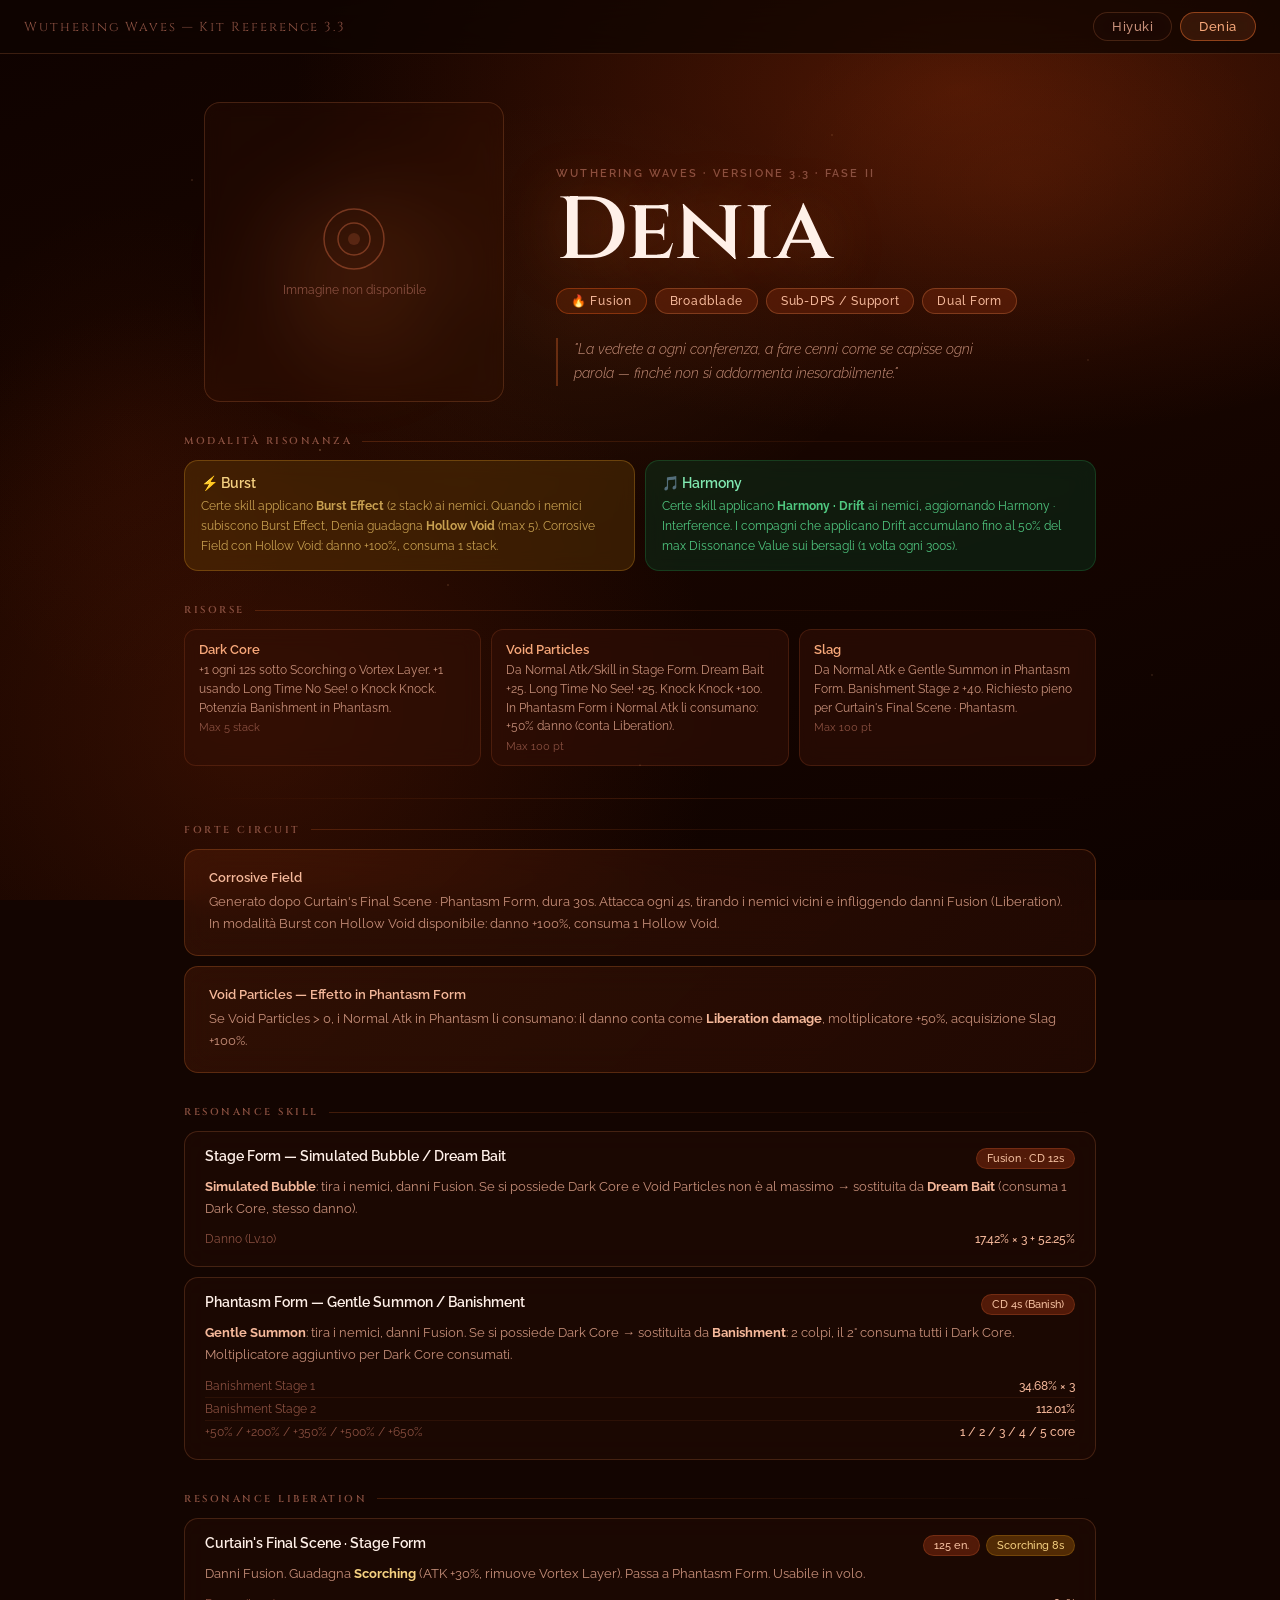
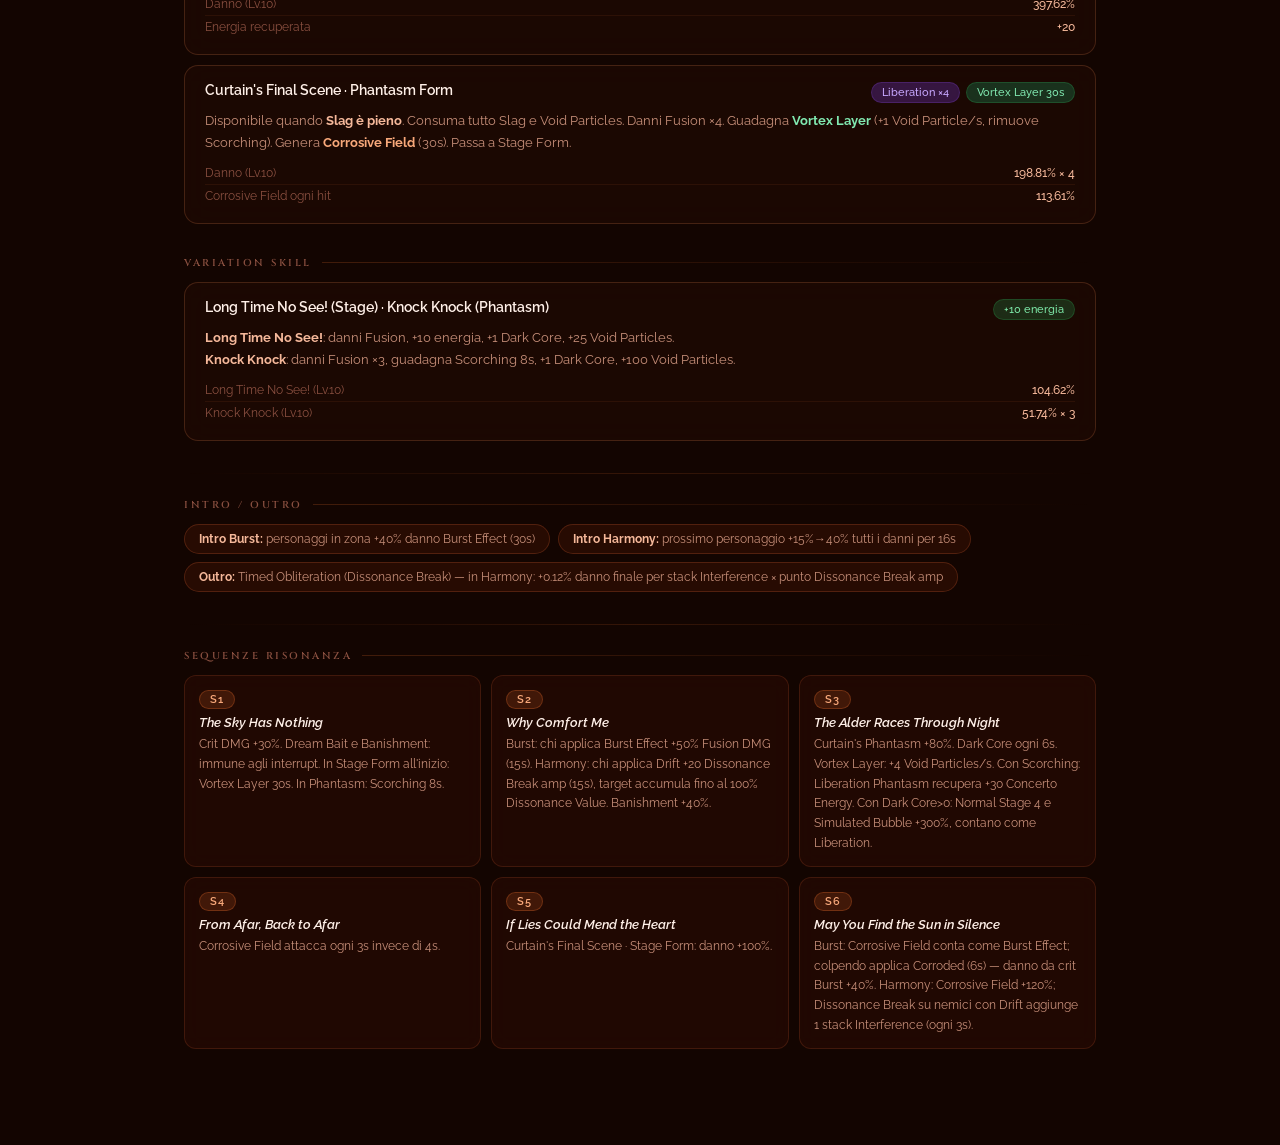
==== denia.html @ 33a3b7f0 "Add files via upload" ====
<!DOCTYPE html>
<html lang="it">
<head>
<meta charset="UTF-8">
<meta name="viewport" content="width=device-width, initial-scale=1.0">
<title>Denia — Wuthering Waves 3.3</title>
<link rel="preconnect" href="https://fonts.googleapis.com">
<link href="https://fonts.googleapis.com/css2?family=Cinzel:wght@400;600&family=Raleway:wght@300;400;500;600&display=swap" rel="stylesheet">
<style>
  *, *::before, *::after { box-sizing: border-box; margin: 0; padding: 0; }

  :root {
    --fus1: #f5b89a;
    --fus2: #e07048;
    --fus3: #b04428;
    --glass-bg: rgba(35, 12, 5, 0.55);
    --glass-border: rgba(240, 140, 80, 0.2);
    --glass-hover: rgba(70, 22, 8, 0.65);
    --text-primary: #fff0e8;
    --text-secondary: #c8907a;
    --text-muted: #8a5040;
    --accent: #f8a87a;
    --tag-lib: rgba(100, 50, 180, 0.35);
    --tag-lib-text: #c8a8ff;
    --tag-fus: rgba(180, 60, 20, 0.35);
    --tag-fus-text: #f5c0a0;
    --tag-burst: rgba(180, 110, 10, 0.35);
    --tag-burst-text: #f5d080;
    --tag-harmony: rgba(20, 130, 80, 0.35);
    --tag-harmony-text: #80e8b0;
  }

  html { scroll-behavior: smooth; }

  body {
    font-family: 'Raleway', sans-serif;
    background: #130501;
    color: var(--text-primary);
    min-height: 100vh;
    overflow-x: hidden;
  }

  /* ─── BACKGROUND ─── */
  .bg {
    position: fixed; inset: 0; z-index: 0;
    background:
      radial-gradient(ellipse 80% 60% at 75% 10%, rgba(160, 50, 10, 0.4) 0%, transparent 65%),
      radial-gradient(ellipse 60% 80% at 20% 80%, rgba(100, 30, 5, 0.4) 0%, transparent 60%),
      radial-gradient(ellipse 40% 40% at 45% 35%, rgba(255, 140, 50, 0.07) 0%, transparent 60%),
      linear-gradient(160deg, #0e0200 0%, #1a0600 40%, #0d0200 100%);
  }
  .bg::before {
    content: '';
    position: absolute; inset: 0;
    background-image:
      radial-gradient(1px 1px at 15% 20%, rgba(255,180,120,0.4) 0%, transparent 100%),
      radial-gradient(1px 1px at 65% 15%, rgba(255,180,120,0.35) 0%, transparent 100%),
      radial-gradient(1px 1px at 85% 40%, rgba(255,180,120,0.3) 0%, transparent 100%),
      radial-gradient(1px 1px at 35% 65%, rgba(255,180,120,0.4) 0%, transparent 100%),
      radial-gradient(1px 1px at 90% 75%, rgba(255,180,120,0.35) 0%, transparent 100%),
      radial-gradient(1.5px 1.5px at 50% 85%, rgba(255,200,140,0.5) 0%, transparent 100%),
      radial-gradient(1.5px 1.5px at 25% 50%, rgba(255,200,140,0.4) 0%, transparent 100%);
    animation: ember 9s ease-in-out infinite alternate;
  }
  @keyframes ember {
    0% { opacity: 0.5; }
    100% { opacity: 1; }
  }
  .bg::after {
    content: '';
    position: absolute; inset: 0;
    background:
      radial-gradient(ellipse 30% 30% at 80% 20%, rgba(255, 100, 30, 0.06) 0%, transparent 70%),
      radial-gradient(ellipse 20% 40% at 10% 50%, rgba(200, 60, 10, 0.05) 0%, transparent 70%);
  }

  /* ─── LAYOUT ─── */
  .wrap { position: relative; z-index: 1; max-width: 960px; margin: 0 auto; padding: 0 1.5rem 4rem; }

  /* ─── NAV ─── */
  .nav-bar {
    position: sticky; top: 0; z-index: 100;
    display: flex; align-items: center; justify-content: space-between;
    padding: 0.75rem 1.5rem;
    background: rgba(15, 4, 1, 0.75);
    backdrop-filter: blur(20px);
    border-bottom: 1px solid var(--glass-border);
  }
  .nav-logo {
    font-family: 'Cinzel', serif;
    font-size: 13px; color: var(--text-muted); letter-spacing: 0.15em;
  }
  .nav-switch { display: flex; gap: 8px; }
  .nav-btn {
    font-family: 'Raleway', sans-serif;
    font-size: 13px; font-weight: 500;
    padding: 6px 18px; border-radius: 99px;
    border: 1px solid var(--glass-border);
    background: var(--glass-bg);
    color: var(--text-secondary);
    cursor: pointer; text-decoration: none;
    transition: all 0.25s;
    backdrop-filter: blur(10px);
    letter-spacing: 0.04em;
  }
  .nav-btn:hover { background: var(--glass-hover); color: var(--text-primary); border-color: var(--accent); }
  .nav-btn.active {
    background: rgba(255, 120, 50, 0.15);
    color: var(--accent);
    border-color: rgba(255, 120, 50, 0.45);
  }

  /* ─── HERO ─── */
  .hero {
    display: grid;
    grid-template-columns: 340px 1fr;
    gap: 2rem; align-items: end;
    padding: 3rem 0 2rem; min-height: 380px;
  }
  .hero-img-wrap {
    position: relative; display: flex; justify-content: center; align-items: flex-end;
  }
  .hero-img-glow {
    position: absolute; bottom: 0; left: 50%; transform: translateX(-50%);
    width: 260px; height: 260px; border-radius: 50%;
    background: radial-gradient(ellipse, rgba(255, 120, 50, 0.2) 0%, transparent 70%);
    filter: blur(30px); pointer-events: none;
  }
  .hero-img {
    position: relative; z-index: 1;
    width: 320px; height: 320px;
    object-fit: contain; object-position: top center;
    filter: drop-shadow(0 0 30px rgba(255, 100, 30, 0.3));
    animation: float 7s ease-in-out infinite;
  }
  @keyframes float {
    0%, 100% { transform: translateY(0); }
    50% { transform: translateY(-12px); }
  }
  .hero-img-fallback {
    width: 300px; height: 300px;
    display: flex; flex-direction: column; align-items: center; justify-content: center;
    background: rgba(60, 20, 5, 0.25);
    border: 1px solid var(--glass-border); border-radius: 16px;
    backdrop-filter: blur(10px); gap: 12px;
  }
  .hero-img-fallback svg { opacity: 0.4; }
  .hero-img-fallback span { font-size: 12px; color: var(--text-muted); }
  .hero-info { padding-bottom: 1rem; }
  .hero-version { font-size: 11px; font-weight: 600; letter-spacing: 0.2em; text-transform: uppercase; color: var(--text-muted); margin-bottom: 0.5rem; }
  .hero-name {
    font-family: 'Cinzel', serif;
    font-size: clamp(3rem, 7vw, 5.5rem);
    font-weight: 600; line-height: 1;
    color: var(--text-primary);
    text-shadow: 0 0 60px rgba(255, 120, 50, 0.35), 0 0 120px rgba(255, 80, 20, 0.12);
    margin-bottom: 0.75rem;
  }
  .hero-tags { display: flex; gap: 8px; flex-wrap: wrap; margin-bottom: 1.5rem; }
  .hero-tag {
    font-size: 12px; font-weight: 500; letter-spacing: 0.06em;
    padding: 5px 14px; border-radius: 99px;
    border: 1px solid rgba(240, 140, 80, 0.3);
    background: rgba(180, 60, 20, 0.25);
    color: var(--fus1); backdrop-filter: blur(8px);
  }
  .hero-tag.element { background: rgba(255, 100, 30, 0.12); border-color: rgba(255, 100, 30, 0.35); }
  .hero-quote {
    font-size: 14px; font-weight: 300; font-style: italic;
    color: var(--text-secondary); line-height: 1.7;
    max-width: 440px;
    border-left: 2px solid rgba(255, 120, 50, 0.3);
    padding-left: 1rem;
  }

  /* ─── SECTION ─── */
  .section { margin-bottom: 2rem; }
  .section-label {
    font-family: 'Cinzel', serif;
    font-size: 10px; font-weight: 600; letter-spacing: 0.25em;
    text-transform: uppercase; color: var(--text-muted);
    margin-bottom: 0.75rem;
    display: flex; align-items: center; gap: 10px;
  }
  .section-label::after {
    content: ''; flex: 1; height: 1px;
    background: linear-gradient(to right, rgba(255, 120, 50, 0.2), transparent);
  }

  /* ─── GLASS CARD ─── */
  .glass {
    background: var(--glass-bg);
    border: 1px solid var(--glass-border);
    border-radius: 14px; backdrop-filter: blur(14px);
    padding: 1rem 1.25rem; margin-bottom: 10px;
    transition: border-color 0.2s, background 0.2s;
  }
  .glass:hover { border-color: rgba(255, 140, 60, 0.35); background: var(--glass-hover); }

  .card-head { display: flex; justify-content: space-between; align-items: flex-start; gap: 10px; margin-bottom: 7px; }
  .card-title { font-size: 14px; font-weight: 600; color: var(--text-primary); }
  .card-body { font-size: 13px; color: var(--text-secondary); line-height: 1.7; }

  /* ─── TAGS ─── */
  .tags { display: flex; gap: 6px; flex-wrap: wrap; }
  .tag { font-size: 11px; font-weight: 500; padding: 3px 10px; border-radius: 99px; white-space: nowrap; flex-shrink: 0; backdrop-filter: blur(6px); }
  .tag-f { background: var(--tag-fus); color: var(--tag-fus-text); border: 1px solid rgba(255,120,60,0.2); }
  .tag-l { background: var(--tag-lib); color: var(--tag-lib-text); border: 1px solid rgba(150,80,255,0.2); }
  .tag-b { background: var(--tag-burst); color: var(--tag-burst-text); border: 1px solid rgba(255,180,30,0.2); }
  .tag-h { background: var(--tag-harmony); color: var(--tag-harmony-text); border: 1px solid rgba(50,200,100,0.2); }
  .tag-g { background: rgba(30,150,80,0.25); color: #7de8a8; border: 1px solid rgba(50,200,100,0.2); }

  /* ─── VALUES TABLE ─── */
  .vtable { width: 100%; border-collapse: collapse; font-size: 12px; margin-top: 8px; }
  .vtable td { padding: 4px 0; color: var(--text-muted); border-bottom: 1px solid rgba(255,120,60,0.08); }
  .vtable td:last-child { text-align: right; color: var(--fus1); font-variant-numeric: tabular-nums; font-weight: 500; }
  .vtable tr:last-child td { border-bottom: none; }

  /* ─── RESOURCES ─── */
  .res-grid { display: grid; grid-template-columns: repeat(auto-fit, minmax(200px, 1fr)); gap: 10px; }
  .res-card {
    background: rgba(50, 15, 5, 0.6);
    border: 1px solid rgba(255, 120, 60, 0.15);
    border-radius: 12px; padding: 12px 14px; backdrop-filter: blur(10px);
  }
  .res-name { font-size: 13px; font-weight: 600; color: var(--accent); margin-bottom: 4px; }
  .res-desc { font-size: 12px; color: var(--text-secondary); line-height: 1.55; }
  .res-max { font-size: 11px; color: var(--text-muted); margin-top: 4px; }

  /* ─── MODE CARDS ─── */
  .mode-grid { display: grid; grid-template-columns: 1fr 1fr; gap: 10px; margin-bottom: 10px; }
  .mode-card { padding: 14px 16px; border-radius: 14px; backdrop-filter: blur(10px); border: 1px solid; }
  .mode-burst {
    background: rgba(100, 60, 5, 0.4); border-color: rgba(255, 180, 40, 0.25);
  }
  .mode-harmony {
    background: rgba(5, 80, 45, 0.3); border-color: rgba(50, 200, 100, 0.2);
  }
  .mode-title { font-size: 14px; font-weight: 600; margin-bottom: 6px; }
  .mode-burst .mode-title { color: #f5d080; }
  .mode-harmony .mode-title { color: #80e8b0; }
  .mode-body { font-size: 12px; line-height: 1.65; }
  .mode-burst .mode-body { color: #c8a050; }
  .mode-harmony .mode-body { color: #50c880; }

  /* ─── FORTE ─── */
  .forte-box {
    background: linear-gradient(135deg, rgba(100, 35, 10, 0.35) 0%, rgba(50, 15, 5, 0.45) 100%);
    border: 1px solid rgba(255, 140, 60, 0.22);
    border-radius: 14px; padding: 1.25rem 1.5rem;
    backdrop-filter: blur(14px); margin-bottom: 10px;
  }
  .forte-title { font-size: 13px; font-weight: 600; color: var(--fus1); margin-bottom: 6px; }
  .forte-body { font-size: 13px; color: var(--text-secondary); line-height: 1.7; }

  /* ─── SEQUENCE ─── */
  .seq-grid { display: grid; grid-template-columns: repeat(auto-fit, minmax(270px, 1fr)); gap: 10px; }
  .seq-card {
    background: rgba(45, 12, 4, 0.55);
    border: 1px solid rgba(255, 120, 60, 0.15);
    border-radius: 12px; padding: 12px 14px; backdrop-filter: blur(10px);
    transition: border-color 0.2s, background 0.2s;
  }
  .seq-card:hover { border-color: rgba(255, 140, 60, 0.3); background: rgba(70, 22, 8, 0.65); }
  .seq-num {
    font-size: 11px; font-weight: 600; letter-spacing: 0.08em;
    display: inline-block; padding: 2px 10px; border-radius: 99px; margin-bottom: 6px;
    background: rgba(255, 120, 50, 0.15); color: var(--accent);
    border: 1px solid rgba(255, 120, 50, 0.25);
  }
  .seq-name { font-size: 13px; font-weight: 600; color: var(--text-primary); margin-bottom: 5px; font-style: italic; }
  .seq-body { font-size: 12px; color: var(--text-secondary); line-height: 1.65; }

  /* ─── DIVIDER ─── */
  .div { height: 1px; background: linear-gradient(to right, transparent, rgba(255,120,50,0.15), transparent); margin: 1.5rem 0; }

  /* ─── PILL ROW ─── */
  .pill-row { display: flex; flex-wrap: wrap; gap: 8px; }
  .pill {
    font-size: 12px; padding: 5px 14px; border-radius: 99px;
    background: rgba(60, 18, 5, 0.5);
    color: var(--text-secondary);
    border: 1px solid rgba(255, 120, 60, 0.2);
    backdrop-filter: blur(6px); line-height: 1.5;
  }

  /* ─── RESPONSIVE ─── */
  @media (max-width: 680px) {
    .hero { grid-template-columns: 1fr; }
    .hero-img-wrap { justify-content: center; }
    .hero-img { width: 220px; height: 220px; }
    .mode-grid { grid-template-columns: 1fr; }
    .nav-logo { display: none; }
  }
</style>
</head>
<body>

<div class="bg"></div>

<nav class="nav-bar">
  <span class="nav-logo">Wuthering Waves — Kit Reference 3.3</span>
  <div class="nav-switch">
    <a href="hiyuki.html" class="nav-btn">Hiyuki</a>
    <a href="denia.html" class="nav-btn active">Denia</a>
  </div>
</nav>

<div class="wrap">

  <!-- HERO -->
  <div class="hero">
    <div class="hero-img-wrap">
      <div class="hero-img-glow"></div>
      <img
        class="hero-img"
        src="https://static.wikia.nocookie.net/wutheringwaves/images/d/d8/Denia_Splash_Art.png"
        alt="Denia"
        onerror="this.style.display='none'; this.nextElementSibling.style.display='flex';"
      >
      <div class="hero-img-fallback" style="display:none;">
        <svg width="64" height="64" viewBox="0 0 64 64" fill="none"><circle cx="32" cy="32" r="30" stroke="#e07048" stroke-width="1.5"/><circle cx="32" cy="32" r="16" stroke="#e07048" stroke-width="1.5"/><circle cx="32" cy="32" r="6" fill="#e07048" opacity="0.5"/></svg>
        <span>Immagine non disponibile</span>
      </div>
    </div>
    <div class="hero-info">
      <div class="hero-version">Wuthering Waves · Versione 3.3 · Fase II</div>
      <h1 class="hero-name">Denia</h1>
      <div class="hero-tags">
        <span class="hero-tag element">🔥 Fusion</span>
        <span class="hero-tag">Broadblade</span>
        <span class="hero-tag">Sub-DPS / Support</span>
        <span class="hero-tag">Dual Form</span>
      </div>
      <p class="hero-quote">"La vedrete a ogni conferenza, a fare cenni come se capisse ogni parola — finché non si addormenta inesorabilmente."</p>
    </div>
  </div>

  <!-- MODALITA RISONANZA -->
  <div class="section">
    <div class="section-label">Modalità Risonanza</div>
    <div class="mode-grid">
      <div class="mode-card mode-burst">
        <div class="mode-title">⚡ Burst</div>
        <div class="mode-body">Certe skill applicano <strong>Burst Effect</strong> (2 stack) ai nemici. Quando i nemici subiscono Burst Effect, Denia guadagna <strong>Hollow Void</strong> (max 5). Corrosive Field con Hollow Void: danno +100%, consuma 1 stack.</div>
      </div>
      <div class="mode-card mode-harmony">
        <div class="mode-title">🎵 Harmony</div>
        <div class="mode-body">Certe skill applicano <strong>Harmony · Drift</strong> ai nemici, aggiornando Harmony · Interference. I compagni che applicano Drift accumulano fino al 50% del max Dissonance Value sui bersagli (1 volta ogni 300s).</div>
      </div>
    </div>
  </div>

  <!-- RISORSE -->
  <div class="section">
    <div class="section-label">Risorse</div>
    <div class="res-grid">
      <div class="res-card">
        <div class="res-name">Dark Core</div>
        <div class="res-desc">+1 ogni 12s sotto Scorching o Vortex Layer. +1 usando Long Time No See! o Knock Knock. Potenzia Banishment in Phantasm.</div>
        <div class="res-max">Max 5 stack</div>
      </div>
      <div class="res-card">
        <div class="res-name">Void Particles</div>
        <div class="res-desc">Da Normal Atk/Skill in Stage Form. Dream Bait +25. Long Time No See! +25. Knock Knock +100. In Phantasm Form i Normal Atk li consumano: +50% danno (conta Liberation).</div>
        <div class="res-max">Max 100 pt</div>
      </div>
      <div class="res-card">
        <div class="res-name">Slag</div>
        <div class="res-desc">Da Normal Atk e Gentle Summon in Phantasm Form. Banishment Stage 2 +40. Richiesto pieno per Curtain's Final Scene · Phantasm.</div>
        <div class="res-max">Max 100 pt</div>
      </div>
    </div>
  </div>

  <div class="div"></div>

  <!-- FORTE CIRCUIT -->
  <div class="section">
    <div class="section-label">Forte Circuit</div>
    <div class="forte-box">
      <div class="forte-title">Corrosive Field</div>
      <div class="forte-body">Generato dopo Curtain's Final Scene · Phantasm Form, dura 30s. Attacca ogni 4s, tirando i nemici vicini e infliggendo danni Fusion (Liberation). In modalità Burst con Hollow Void disponibile: danno +100%, consuma 1 Hollow Void.</div>
    </div>
    <div class="forte-box">
      <div class="forte-title">Void Particles — Effetto in Phantasm Form</div>
      <div class="forte-body">Se Void Particles > 0, i Normal Atk in Phantasm li consumano: il danno conta come <strong style="color:var(--fus1)">Liberation damage</strong>, moltiplicatore +50%, acquisizione Slag +100%.</div>
    </div>
  </div>

  <!-- RESONANCE SKILL -->
  <div class="section">
    <div class="section-label">Resonance Skill</div>
    <div class="glass">
      <div class="card-head"><div class="card-title">Stage Form — Simulated Bubble / Dream Bait</div><div class="tags"><span class="tag tag-f">Fusion · CD 12s</span></div></div>
      <div class="card-body"><strong style="color:var(--fus1)">Simulated Bubble</strong>: tira i nemici, danni Fusion. Se si possiede Dark Core e Void Particles non è al massimo → sostituita da <strong style="color:var(--fus1)">Dream Bait</strong> (consuma 1 Dark Core, stesso danno).</div>
      <table class="vtable">
        <tr><td>Danno (Lv.10)</td><td>17.42% × 3 + 52.25%</td></tr>
      </table>
    </div>
    <div class="glass">
      <div class="card-head"><div class="card-title">Phantasm Form — Gentle Summon / Banishment</div><div class="tags"><span class="tag tag-f">CD 4s (Banish)</span></div></div>
      <div class="card-body"><strong style="color:var(--fus1)">Gentle Summon</strong>: tira i nemici, danni Fusion. Se si possiede Dark Core → sostituita da <strong style="color:var(--fus1)">Banishment</strong>: 2 colpi, il 2° consuma tutti i Dark Core. Moltiplicatore aggiuntivo per Dark Core consumati.</div>
      <table class="vtable">
        <tr><td>Banishment Stage 1</td><td>34.68% × 3</td></tr>
        <tr><td>Banishment Stage 2</td><td>112.01%</td></tr>
        <tr><td>+50% / +200% / +350% / +500% / +650%</td><td>1 / 2 / 3 / 4 / 5 core</td></tr>
      </table>
    </div>
  </div>

  <!-- RESONANCE LIBERATION -->
  <div class="section">
    <div class="section-label">Resonance Liberation</div>
    <div class="glass">
      <div class="card-head">
        <div class="card-title">Curtain's Final Scene · Stage Form</div>
        <div class="tags"><span class="tag tag-f">125 en.</span><span class="tag tag-b">Scorching 8s</span></div>
      </div>
      <div class="card-body">Danni Fusion. Guadagna <strong style="color:#f5d080">Scorching</strong> (ATK +30%, rimuove Vortex Layer). Passa a Phantasm Form. Usabile in volo.</div>
      <table class="vtable">
        <tr><td>Danno (Lv.10)</td><td>397.62%</td></tr>
        <tr><td>Energia recuperata</td><td>+20</td></tr>
      </table>
    </div>
    <div class="glass">
      <div class="card-head">
        <div class="card-title">Curtain's Final Scene · Phantasm Form</div>
        <div class="tags"><span class="tag tag-l">Liberation ×4</span><span class="tag tag-h">Vortex Layer 30s</span></div>
      </div>
      <div class="card-body">Disponibile quando <strong style="color:var(--fus1)">Slag è pieno</strong>. Consuma tutto Slag e Void Particles. Danni Fusion ×4. Guadagna <strong style="color:#80e8b0">Vortex Layer</strong> (+1 Void Particle/s, rimuove Scorching). Genera <strong style="color:var(--accent)">Corrosive Field</strong> (30s). Passa a Stage Form.</div>
      <table class="vtable">
        <tr><td>Danno (Lv.10)</td><td>198.81% × 4</td></tr>
        <tr><td>Corrosive Field ogni hit</td><td>113.61%</td></tr>
      </table>
    </div>
  </div>

  <!-- VARIATION SKILL -->
  <div class="section">
    <div class="section-label">Variation Skill</div>
    <div class="glass">
      <div class="card-head"><div class="card-title">Long Time No See! (Stage) · Knock Knock (Phantasm)</div><div class="tags"><span class="tag tag-g">+10 energia</span></div></div>
      <div class="card-body">
        <strong style="color:var(--fus1)">Long Time No See!</strong>: danni Fusion, +10 energia, +1 Dark Core, +25 Void Particles.<br>
        <strong style="color:var(--fus1)">Knock Knock</strong>: danni Fusion ×3, guadagna Scorching 8s, +1 Dark Core, +100 Void Particles.
      </div>
      <table class="vtable">
        <tr><td>Long Time No See! (Lv.10)</td><td>104.62%</td></tr>
        <tr><td>Knock Knock (Lv.10)</td><td>51.74% × 3</td></tr>
      </table>
    </div>
  </div>

  <div class="div"></div>

  <!-- INTRO / OUTRO -->
  <div class="section">
    <div class="section-label">Intro / Outro</div>
    <div class="pill-row">
      <div class="pill"><strong style="color:var(--fus1)">Intro Burst:</strong> personaggi in zona +40% danno Burst Effect (30s)</div>
      <div class="pill"><strong style="color:var(--fus1)">Intro Harmony:</strong> prossimo personaggio +15%→40% tutti i danni per 16s</div>
      <div class="pill"><strong style="color:var(--fus1)">Outro:</strong> Timed Obliteration (Dissonance Break) — in Harmony: +0.12% danno finale per stack Interference × punto Dissonance Break amp</div>
    </div>
  </div>

  <div class="div"></div>

  <!-- SEQUENZE -->
  <div class="section">
    <div class="section-label">Sequenze Risonanza</div>
    <div class="seq-grid">
      <div class="seq-card">
        <div class="seq-num">S1</div>
        <div class="seq-name">The Sky Has Nothing</div>
        <div class="seq-body">Crit DMG +30%. Dream Bait e Banishment: immune agli interrupt. In Stage Form all'inizio: Vortex Layer 30s. In Phantasm: Scorching 8s.</div>
      </div>
      <div class="seq-card">
        <div class="seq-num">S2</div>
        <div class="seq-name">Why Comfort Me</div>
        <div class="seq-body">Burst: chi applica Burst Effect +50% Fusion DMG (15s). Harmony: chi applica Drift +20 Dissonance Break amp (15s), target accumula fino al 100% Dissonance Value. Banishment +40%.</div>
      </div>
      <div class="seq-card">
        <div class="seq-num">S3</div>
        <div class="seq-name">The Alder Races Through Night</div>
        <div class="seq-body">Curtain's Phantasm +80%. Dark Core ogni 6s. Vortex Layer: +4 Void Particles/s. Con Scorching: Liberation Phantasm recupera +30 Concerto Energy. Con Dark Core&gt;0: Normal Stage 4 e Simulated Bubble +300%, contano come Liberation.</div>
      </div>
      <div class="seq-card">
        <div class="seq-num">S4</div>
        <div class="seq-name">From Afar, Back to Afar</div>
        <div class="seq-body">Corrosive Field attacca ogni 3s invece di 4s.</div>
      </div>
      <div class="seq-card">
        <div class="seq-num">S5</div>
        <div class="seq-name">If Lies Could Mend the Heart</div>
        <div class="seq-body">Curtain's Final Scene · Stage Form: danno +100%.</div>
      </div>
      <div class="seq-card">
        <div class="seq-num">S6</div>
        <div class="seq-name">May You Find the Sun in Silence</div>
        <div class="seq-body">Burst: Corrosive Field conta come Burst Effect; colpendo applica Corroded (6s) — danno da crit Burst +40%. Harmony: Corrosive Field +120%; Dissonance Break su nemici con Drift aggiunge 1 stack Interference (ogni 3s).</div>
      </div>
    </div>
  </div>

</div>
</body>
</html>
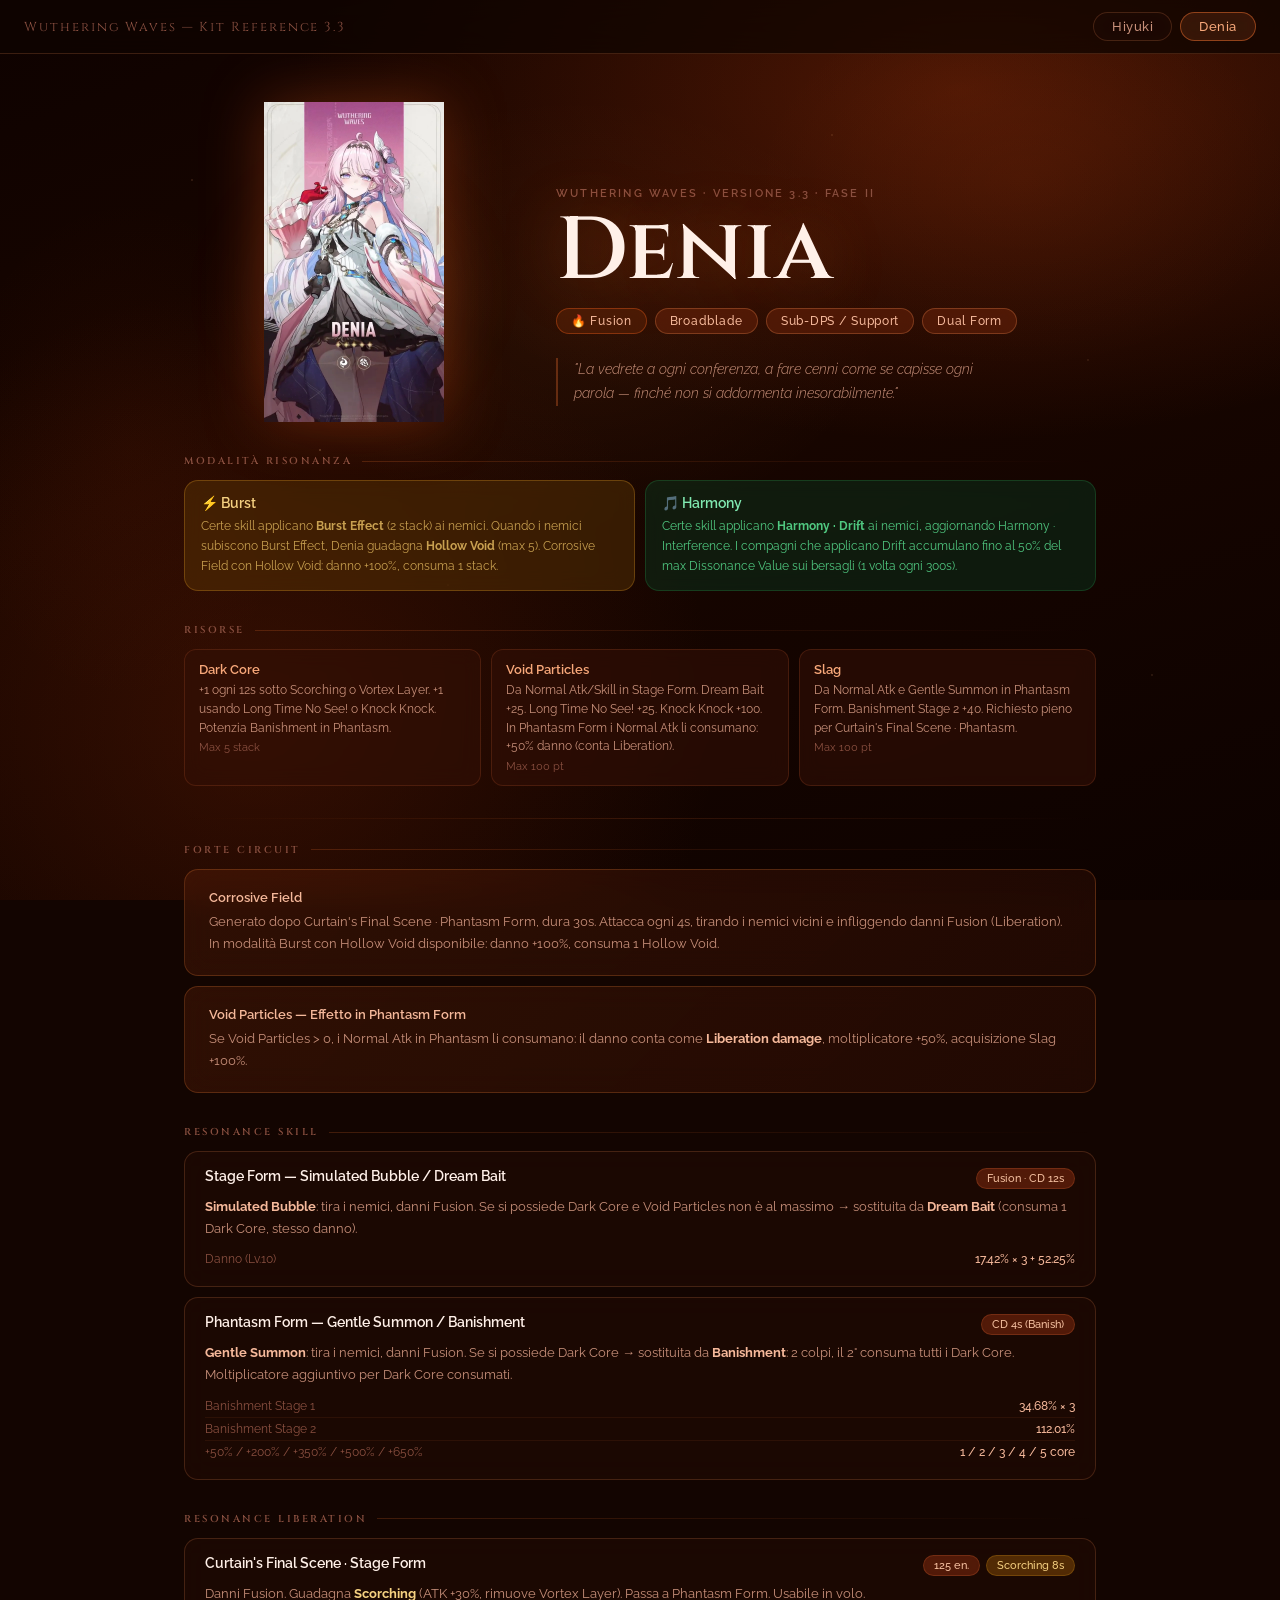
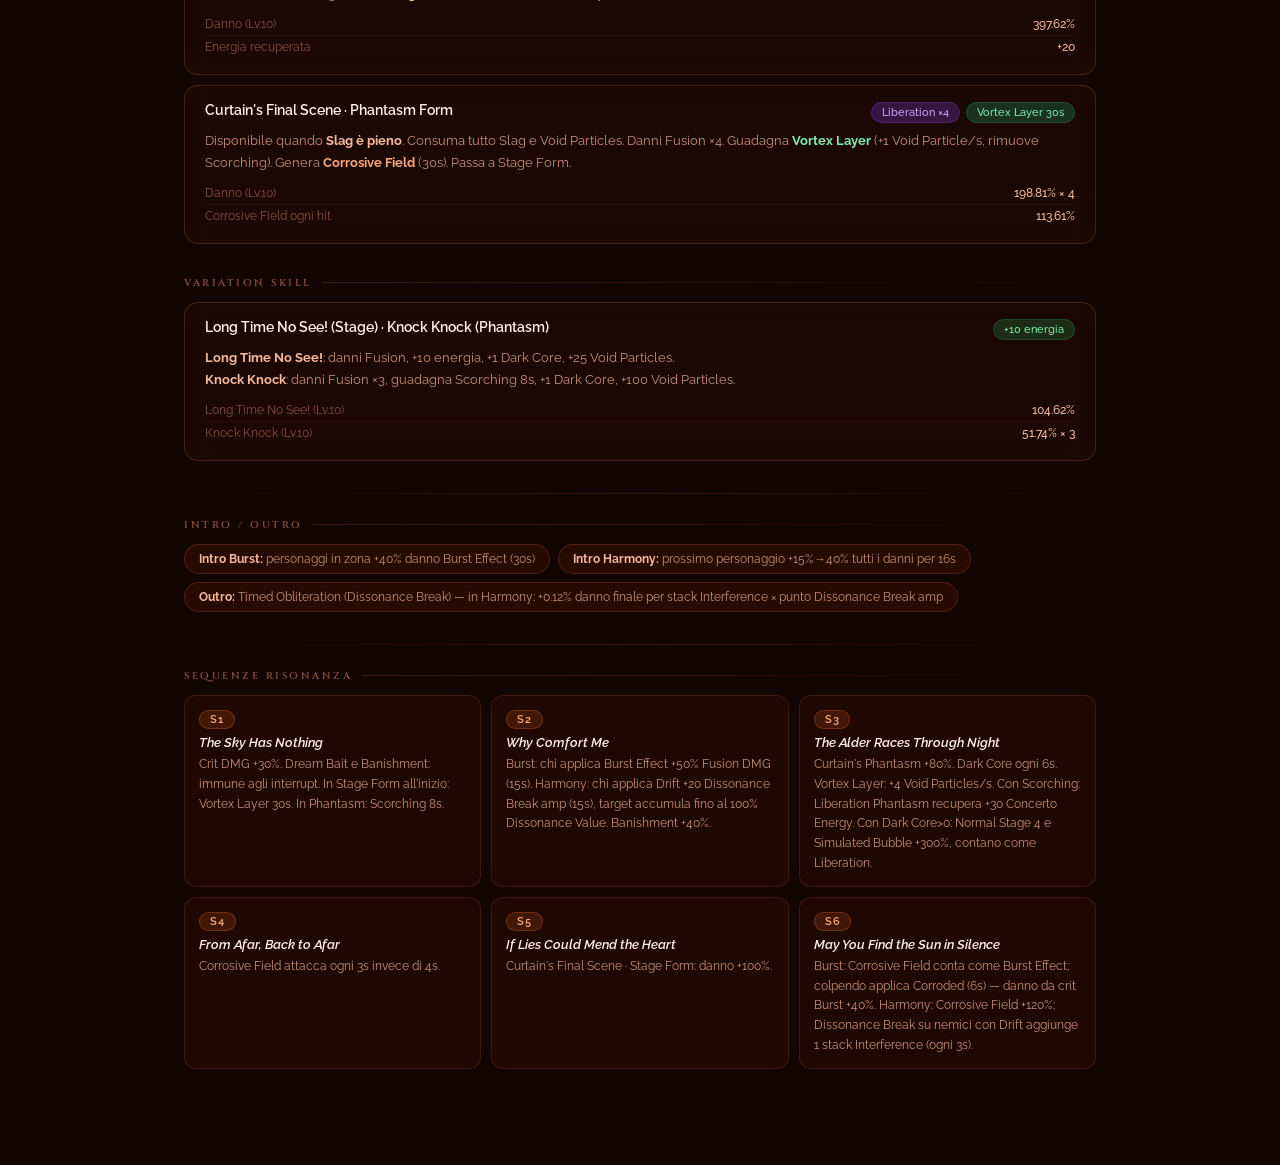
==== commit c39dfc9e: "Update denia.html" ====
--- a/denia.html
+++ b/denia.html
@@ -301,7 +301,7 @@
 <nav class="nav-bar">
   <span class="nav-logo">Wuthering Waves — Kit Reference 3.3</span>
   <div class="nav-switch">
-    <a href="hiyuki.html" class="nav-btn">Hiyuki</a>
+    <a href="index.html" class="nav-btn">Hiyuki</a>
     <a href="denia.html" class="nav-btn active">Denia</a>
   </div>
 </nav>
@@ -314,7 +314,7 @@
       <div class="hero-img-glow"></div>
       <img
         class="hero-img"
-        src="https://static.wikia.nocookie.net/wutheringwaves/images/d/d8/Denia_Splash_Art.png"
+        src="Denia_Card.webp"
         alt="Denia"
         onerror="this.style.display='none'; this.nextElementSibling.style.display='flex';"
       >
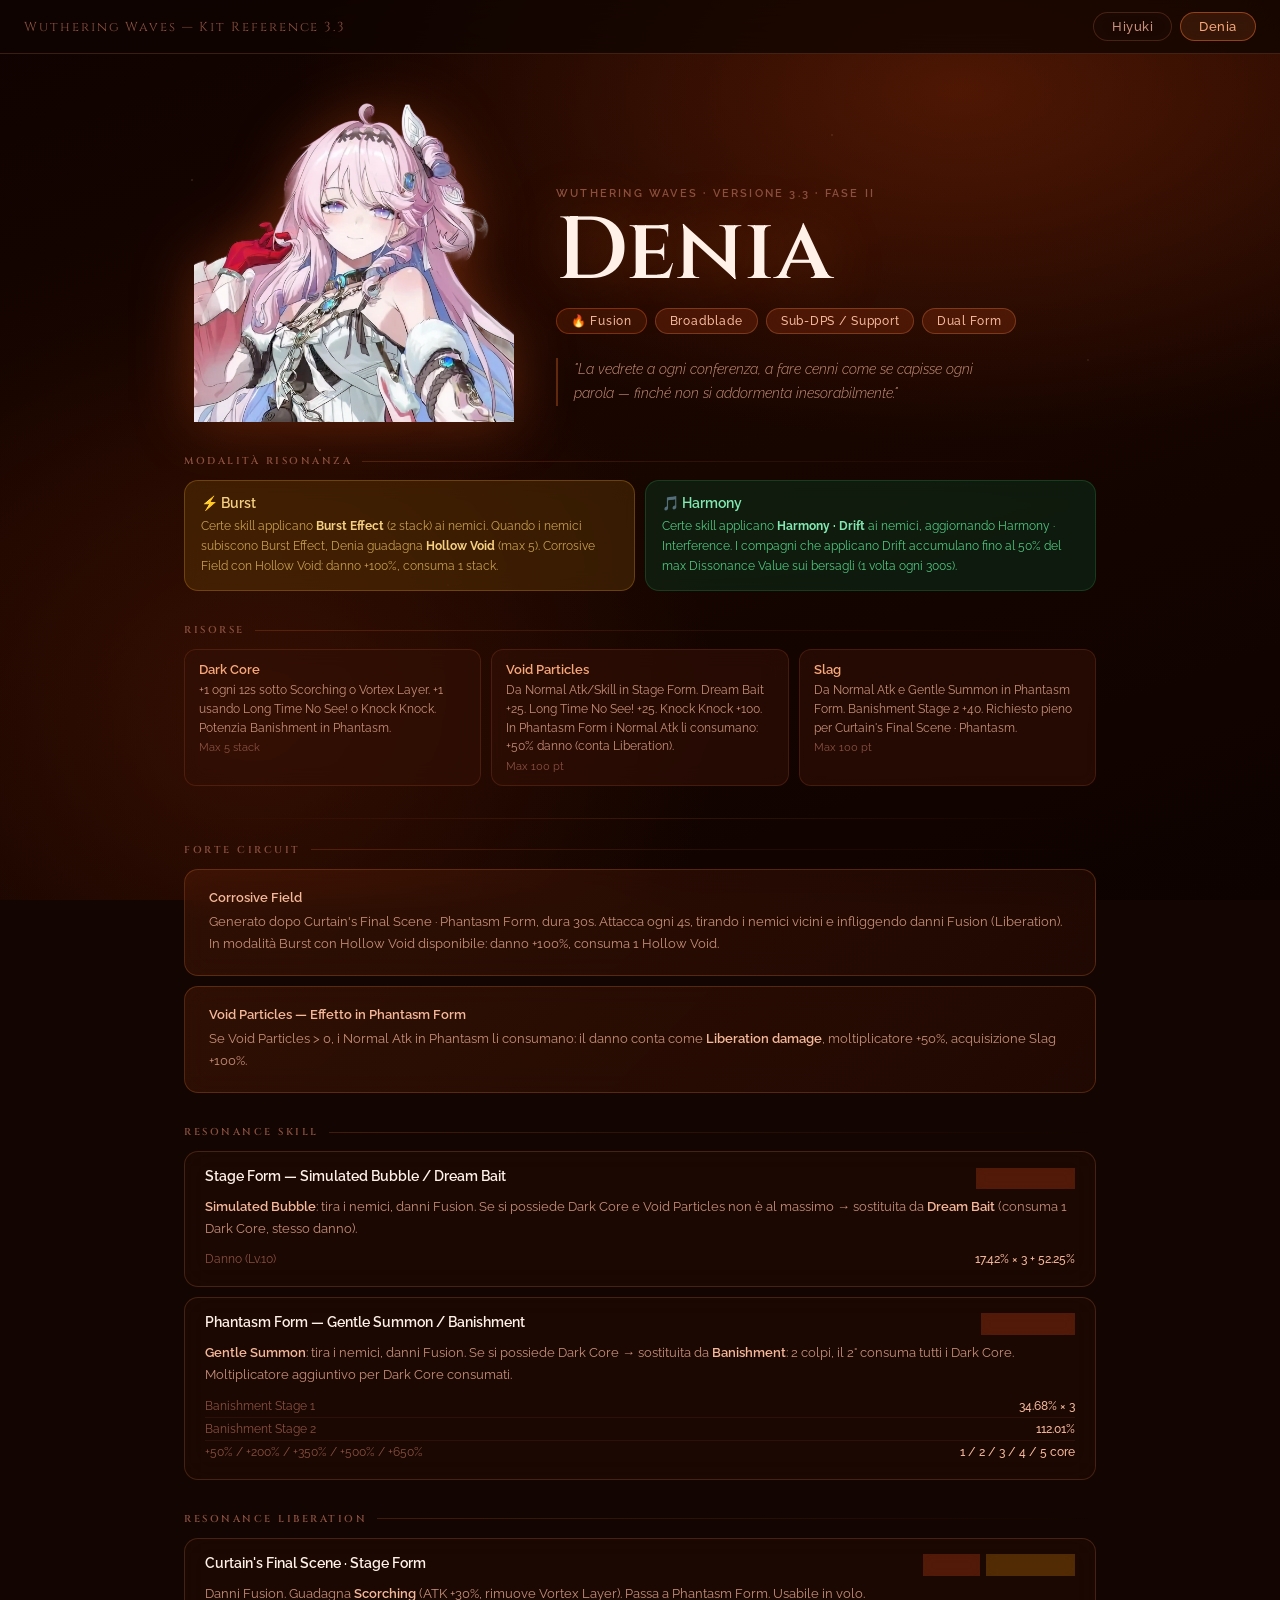
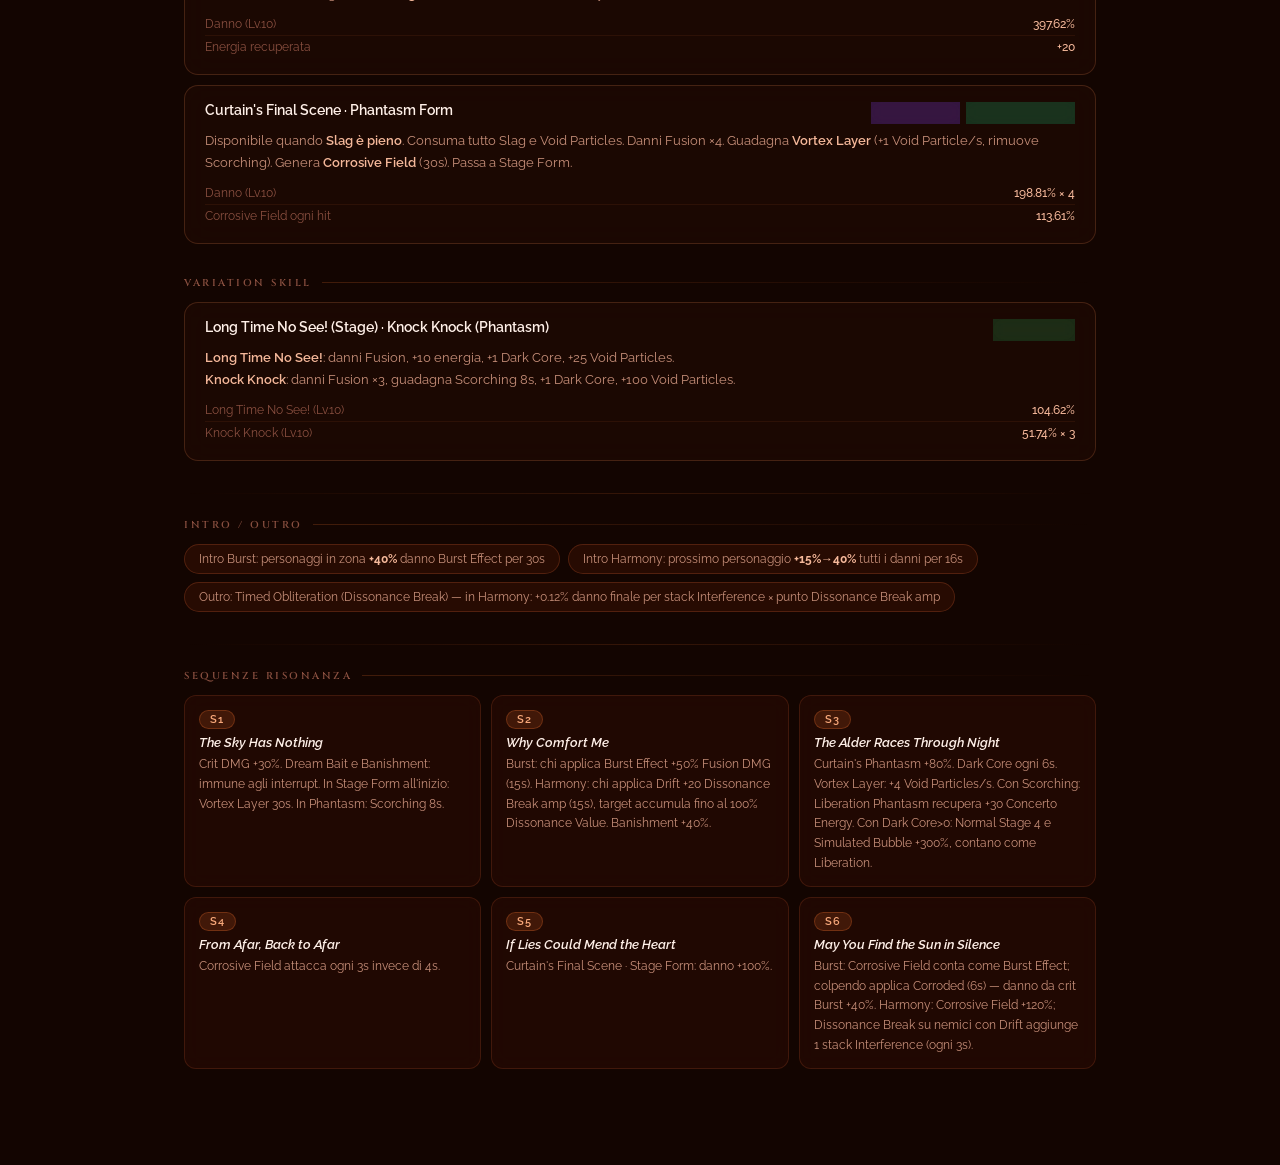
==== commit 4142750d: "data link" ====
--- a/denia.html
+++ b/denia.html
@@ -6,296 +6,9 @@
 <title>Denia — Wuthering Waves 3.3</title>
 <link rel="preconnect" href="https://fonts.googleapis.com">
 <link href="https://fonts.googleapis.com/css2?family=Cinzel:wght@400;600&family=Raleway:wght@300;400;500;600&display=swap" rel="stylesheet">
-<style>
-  *, *::before, *::after { box-sizing: border-box; margin: 0; padding: 0; }
-
-  :root {
-    --fus1: #f5b89a;
-    --fus2: #e07048;
-    --fus3: #b04428;
-    --glass-bg: rgba(35, 12, 5, 0.55);
-    --glass-border: rgba(240, 140, 80, 0.2);
-    --glass-hover: rgba(70, 22, 8, 0.65);
-    --text-primary: #fff0e8;
-    --text-secondary: #c8907a;
-    --text-muted: #8a5040;
-    --accent: #f8a87a;
-    --tag-lib: rgba(100, 50, 180, 0.35);
-    --tag-lib-text: #c8a8ff;
-    --tag-fus: rgba(180, 60, 20, 0.35);
-    --tag-fus-text: #f5c0a0;
-    --tag-burst: rgba(180, 110, 10, 0.35);
-    --tag-burst-text: #f5d080;
-    --tag-harmony: rgba(20, 130, 80, 0.35);
-    --tag-harmony-text: #80e8b0;
-  }
-
-  html { scroll-behavior: smooth; }
-
-  body {
-    font-family: 'Raleway', sans-serif;
-    background: #130501;
-    color: var(--text-primary);
-    min-height: 100vh;
-    overflow-x: hidden;
-  }
-
-  /* ─── BACKGROUND ─── */
-  .bg {
-    position: fixed; inset: 0; z-index: 0;
-    background:
-      radial-gradient(ellipse 80% 60% at 75% 10%, rgba(160, 50, 10, 0.4) 0%, transparent 65%),
-      radial-gradient(ellipse 60% 80% at 20% 80%, rgba(100, 30, 5, 0.4) 0%, transparent 60%),
-      radial-gradient(ellipse 40% 40% at 45% 35%, rgba(255, 140, 50, 0.07) 0%, transparent 60%),
-      linear-gradient(160deg, #0e0200 0%, #1a0600 40%, #0d0200 100%);
-  }
-  .bg::before {
-    content: '';
-    position: absolute; inset: 0;
-    background-image:
-      radial-gradient(1px 1px at 15% 20%, rgba(255,180,120,0.4) 0%, transparent 100%),
-      radial-gradient(1px 1px at 65% 15%, rgba(255,180,120,0.35) 0%, transparent 100%),
-      radial-gradient(1px 1px at 85% 40%, rgba(255,180,120,0.3) 0%, transparent 100%),
-      radial-gradient(1px 1px at 35% 65%, rgba(255,180,120,0.4) 0%, transparent 100%),
-      radial-gradient(1px 1px at 90% 75%, rgba(255,180,120,0.35) 0%, transparent 100%),
-      radial-gradient(1.5px 1.5px at 50% 85%, rgba(255,200,140,0.5) 0%, transparent 100%),
-      radial-gradient(1.5px 1.5px at 25% 50%, rgba(255,200,140,0.4) 0%, transparent 100%);
-    animation: ember 9s ease-in-out infinite alternate;
-  }
-  @keyframes ember {
-    0% { opacity: 0.5; }
-    100% { opacity: 1; }
-  }
-  .bg::after {
-    content: '';
-    position: absolute; inset: 0;
-    background:
-      radial-gradient(ellipse 30% 30% at 80% 20%, rgba(255, 100, 30, 0.06) 0%, transparent 70%),
-      radial-gradient(ellipse 20% 40% at 10% 50%, rgba(200, 60, 10, 0.05) 0%, transparent 70%);
-  }
-
-  /* ─── LAYOUT ─── */
-  .wrap { position: relative; z-index: 1; max-width: 960px; margin: 0 auto; padding: 0 1.5rem 4rem; }
-
-  /* ─── NAV ─── */
-  .nav-bar {
-    position: sticky; top: 0; z-index: 100;
-    display: flex; align-items: center; justify-content: space-between;
-    padding: 0.75rem 1.5rem;
-    background: rgba(15, 4, 1, 0.75);
-    backdrop-filter: blur(20px);
-    border-bottom: 1px solid var(--glass-border);
-  }
-  .nav-logo {
-    font-family: 'Cinzel', serif;
-    font-size: 13px; color: var(--text-muted); letter-spacing: 0.15em;
-  }
-  .nav-switch { display: flex; gap: 8px; }
-  .nav-btn {
-    font-family: 'Raleway', sans-serif;
-    font-size: 13px; font-weight: 500;
-    padding: 6px 18px; border-radius: 99px;
-    border: 1px solid var(--glass-border);
-    background: var(--glass-bg);
-    color: var(--text-secondary);
-    cursor: pointer; text-decoration: none;
-    transition: all 0.25s;
-    backdrop-filter: blur(10px);
-    letter-spacing: 0.04em;
-  }
-  .nav-btn:hover { background: var(--glass-hover); color: var(--text-primary); border-color: var(--accent); }
-  .nav-btn.active {
-    background: rgba(255, 120, 50, 0.15);
-    color: var(--accent);
-    border-color: rgba(255, 120, 50, 0.45);
-  }
-
-  /* ─── HERO ─── */
-  .hero {
-    display: grid;
-    grid-template-columns: 340px 1fr;
-    gap: 2rem; align-items: end;
-    padding: 3rem 0 2rem; min-height: 380px;
-  }
-  .hero-img-wrap {
-    position: relative; display: flex; justify-content: center; align-items: flex-end;
-  }
-  .hero-img-glow {
-    position: absolute; bottom: 0; left: 50%; transform: translateX(-50%);
-    width: 260px; height: 260px; border-radius: 50%;
-    background: radial-gradient(ellipse, rgba(255, 120, 50, 0.2) 0%, transparent 70%);
-    filter: blur(30px); pointer-events: none;
-  }
-  .hero-img {
-    position: relative; z-index: 1;
-    width: 320px; height: 320px;
-    object-fit: contain; object-position: top center;
-    filter: drop-shadow(0 0 30px rgba(255, 100, 30, 0.3));
-    animation: float 7s ease-in-out infinite;
-  }
-  @keyframes float {
-    0%, 100% { transform: translateY(0); }
-    50% { transform: translateY(-12px); }
-  }
-  .hero-img-fallback {
-    width: 300px; height: 300px;
-    display: flex; flex-direction: column; align-items: center; justify-content: center;
-    background: rgba(60, 20, 5, 0.25);
-    border: 1px solid var(--glass-border); border-radius: 16px;
-    backdrop-filter: blur(10px); gap: 12px;
-  }
-  .hero-img-fallback svg { opacity: 0.4; }
-  .hero-img-fallback span { font-size: 12px; color: var(--text-muted); }
-  .hero-info { padding-bottom: 1rem; }
-  .hero-version { font-size: 11px; font-weight: 600; letter-spacing: 0.2em; text-transform: uppercase; color: var(--text-muted); margin-bottom: 0.5rem; }
-  .hero-name {
-    font-family: 'Cinzel', serif;
-    font-size: clamp(3rem, 7vw, 5.5rem);
-    font-weight: 600; line-height: 1;
-    color: var(--text-primary);
-    text-shadow: 0 0 60px rgba(255, 120, 50, 0.35), 0 0 120px rgba(255, 80, 20, 0.12);
-    margin-bottom: 0.75rem;
-  }
-  .hero-tags { display: flex; gap: 8px; flex-wrap: wrap; margin-bottom: 1.5rem; }
-  .hero-tag {
-    font-size: 12px; font-weight: 500; letter-spacing: 0.06em;
-    padding: 5px 14px; border-radius: 99px;
-    border: 1px solid rgba(240, 140, 80, 0.3);
-    background: rgba(180, 60, 20, 0.25);
-    color: var(--fus1); backdrop-filter: blur(8px);
-  }
-  .hero-tag.element { background: rgba(255, 100, 30, 0.12); border-color: rgba(255, 100, 30, 0.35); }
-  .hero-quote {
-    font-size: 14px; font-weight: 300; font-style: italic;
-    color: var(--text-secondary); line-height: 1.7;
-    max-width: 440px;
-    border-left: 2px solid rgba(255, 120, 50, 0.3);
-    padding-left: 1rem;
-  }
-
-  /* ─── SECTION ─── */
-  .section { margin-bottom: 2rem; }
-  .section-label {
-    font-family: 'Cinzel', serif;
-    font-size: 10px; font-weight: 600; letter-spacing: 0.25em;
-    text-transform: uppercase; color: var(--text-muted);
-    margin-bottom: 0.75rem;
-    display: flex; align-items: center; gap: 10px;
-  }
-  .section-label::after {
-    content: ''; flex: 1; height: 1px;
-    background: linear-gradient(to right, rgba(255, 120, 50, 0.2), transparent);
-  }
-
-  /* ─── GLASS CARD ─── */
-  .glass {
-    background: var(--glass-bg);
-    border: 1px solid var(--glass-border);
-    border-radius: 14px; backdrop-filter: blur(14px);
-    padding: 1rem 1.25rem; margin-bottom: 10px;
-    transition: border-color 0.2s, background 0.2s;
-  }
-  .glass:hover { border-color: rgba(255, 140, 60, 0.35); background: var(--glass-hover); }
-
-  .card-head { display: flex; justify-content: space-between; align-items: flex-start; gap: 10px; margin-bottom: 7px; }
-  .card-title { font-size: 14px; font-weight: 600; color: var(--text-primary); }
-  .card-body { font-size: 13px; color: var(--text-secondary); line-height: 1.7; }
-
-  /* ─── TAGS ─── */
-  .tags { display: flex; gap: 6px; flex-wrap: wrap; }
-  .tag { font-size: 11px; font-weight: 500; padding: 3px 10px; border-radius: 99px; white-space: nowrap; flex-shrink: 0; backdrop-filter: blur(6px); }
-  .tag-f { background: var(--tag-fus); color: var(--tag-fus-text); border: 1px solid rgba(255,120,60,0.2); }
-  .tag-l { background: var(--tag-lib); color: var(--tag-lib-text); border: 1px solid rgba(150,80,255,0.2); }
-  .tag-b { background: var(--tag-burst); color: var(--tag-burst-text); border: 1px solid rgba(255,180,30,0.2); }
-  .tag-h { background: var(--tag-harmony); color: var(--tag-harmony-text); border: 1px solid rgba(50,200,100,0.2); }
-  .tag-g { background: rgba(30,150,80,0.25); color: #7de8a8; border: 1px solid rgba(50,200,100,0.2); }
-
-  /* ─── VALUES TABLE ─── */
-  .vtable { width: 100%; border-collapse: collapse; font-size: 12px; margin-top: 8px; }
-  .vtable td { padding: 4px 0; color: var(--text-muted); border-bottom: 1px solid rgba(255,120,60,0.08); }
-  .vtable td:last-child { text-align: right; color: var(--fus1); font-variant-numeric: tabular-nums; font-weight: 500; }
-  .vtable tr:last-child td { border-bottom: none; }
-
-  /* ─── RESOURCES ─── */
-  .res-grid { display: grid; grid-template-columns: repeat(auto-fit, minmax(200px, 1fr)); gap: 10px; }
-  .res-card {
-    background: rgba(50, 15, 5, 0.6);
-    border: 1px solid rgba(255, 120, 60, 0.15);
-    border-radius: 12px; padding: 12px 14px; backdrop-filter: blur(10px);
-  }
-  .res-name { font-size: 13px; font-weight: 600; color: var(--accent); margin-bottom: 4px; }
-  .res-desc { font-size: 12px; color: var(--text-secondary); line-height: 1.55; }
-  .res-max { font-size: 11px; color: var(--text-muted); margin-top: 4px; }
-
-  /* ─── MODE CARDS ─── */
-  .mode-grid { display: grid; grid-template-columns: 1fr 1fr; gap: 10px; margin-bottom: 10px; }
-  .mode-card { padding: 14px 16px; border-radius: 14px; backdrop-filter: blur(10px); border: 1px solid; }
-  .mode-burst {
-    background: rgba(100, 60, 5, 0.4); border-color: rgba(255, 180, 40, 0.25);
-  }
-  .mode-harmony {
-    background: rgba(5, 80, 45, 0.3); border-color: rgba(50, 200, 100, 0.2);
-  }
-  .mode-title { font-size: 14px; font-weight: 600; margin-bottom: 6px; }
-  .mode-burst .mode-title { color: #f5d080; }
-  .mode-harmony .mode-title { color: #80e8b0; }
-  .mode-body { font-size: 12px; line-height: 1.65; }
-  .mode-burst .mode-body { color: #c8a050; }
-  .mode-harmony .mode-body { color: #50c880; }
-
-  /* ─── FORTE ─── */
-  .forte-box {
-    background: linear-gradient(135deg, rgba(100, 35, 10, 0.35) 0%, rgba(50, 15, 5, 0.45) 100%);
-    border: 1px solid rgba(255, 140, 60, 0.22);
-    border-radius: 14px; padding: 1.25rem 1.5rem;
-    backdrop-filter: blur(14px); margin-bottom: 10px;
-  }
-  .forte-title { font-size: 13px; font-weight: 600; color: var(--fus1); margin-bottom: 6px; }
-  .forte-body { font-size: 13px; color: var(--text-secondary); line-height: 1.7; }
-
-  /* ─── SEQUENCE ─── */
-  .seq-grid { display: grid; grid-template-columns: repeat(auto-fit, minmax(270px, 1fr)); gap: 10px; }
-  .seq-card {
-    background: rgba(45, 12, 4, 0.55);
-    border: 1px solid rgba(255, 120, 60, 0.15);
-    border-radius: 12px; padding: 12px 14px; backdrop-filter: blur(10px);
-    transition: border-color 0.2s, background 0.2s;
-  }
-  .seq-card:hover { border-color: rgba(255, 140, 60, 0.3); background: rgba(70, 22, 8, 0.65); }
-  .seq-num {
-    font-size: 11px; font-weight: 600; letter-spacing: 0.08em;
-    display: inline-block; padding: 2px 10px; border-radius: 99px; margin-bottom: 6px;
-    background: rgba(255, 120, 50, 0.15); color: var(--accent);
-    border: 1px solid rgba(255, 120, 50, 0.25);
-  }
-  .seq-name { font-size: 13px; font-weight: 600; color: var(--text-primary); margin-bottom: 5px; font-style: italic; }
-  .seq-body { font-size: 12px; color: var(--text-secondary); line-height: 1.65; }
-
-  /* ─── DIVIDER ─── */
-  .div { height: 1px; background: linear-gradient(to right, transparent, rgba(255,120,50,0.15), transparent); margin: 1.5rem 0; }
-
-  /* ─── PILL ROW ─── */
-  .pill-row { display: flex; flex-wrap: wrap; gap: 8px; }
-  .pill {
-    font-size: 12px; padding: 5px 14px; border-radius: 99px;
-    background: rgba(60, 18, 5, 0.5);
-    color: var(--text-secondary);
-    border: 1px solid rgba(255, 120, 60, 0.2);
-    backdrop-filter: blur(6px); line-height: 1.5;
-  }
-
-  /* ─── RESPONSIVE ─── */
-  @media (max-width: 680px) {
-    .hero { grid-template-columns: 1fr; }
-    .hero-img-wrap { justify-content: center; }
-    .hero-img { width: 220px; height: 220px; }
-    .mode-grid { grid-template-columns: 1fr; }
-    .nav-logo { display: none; }
-  }
-</style>
+<link rel="stylesheet" href="style-denia.css">
 </head>
 <body>
-
 <div class="bg"></div>
 
 <nav class="nav-bar">
@@ -306,203 +19,12 @@
   </div>
 </nav>
 
-<div class="wrap">
+<div class="wrap" id="root"></div>
 
-  <!-- HERO -->
-  <div class="hero">
-    <div class="hero-img-wrap">
-      <div class="hero-img-glow"></div>
-      <img
-        class="hero-img"
-        src="Denia_Card.webp"
-        alt="Denia"
-        onerror="this.style.display='none'; this.nextElementSibling.style.display='flex';"
-      >
-      <div class="hero-img-fallback" style="display:none;">
-        <svg width="64" height="64" viewBox="0 0 64 64" fill="none"><circle cx="32" cy="32" r="30" stroke="#e07048" stroke-width="1.5"/><circle cx="32" cy="32" r="16" stroke="#e07048" stroke-width="1.5"/><circle cx="32" cy="32" r="6" fill="#e07048" opacity="0.5"/></svg>
-        <span>Immagine non disponibile</span>
-      </div>
-    </div>
-    <div class="hero-info">
-      <div class="hero-version">Wuthering Waves · Versione 3.3 · Fase II</div>
-      <h1 class="hero-name">Denia</h1>
-      <div class="hero-tags">
-        <span class="hero-tag element">🔥 Fusion</span>
-        <span class="hero-tag">Broadblade</span>
-        <span class="hero-tag">Sub-DPS / Support</span>
-        <span class="hero-tag">Dual Form</span>
-      </div>
-      <p class="hero-quote">"La vedrete a ogni conferenza, a fare cenni come se capisse ogni parola — finché non si addormenta inesorabilmente."</p>
-    </div>
-  </div>
-
-  <!-- MODALITA RISONANZA -->
-  <div class="section">
-    <div class="section-label">Modalità Risonanza</div>
-    <div class="mode-grid">
-      <div class="mode-card mode-burst">
-        <div class="mode-title">⚡ Burst</div>
-        <div class="mode-body">Certe skill applicano <strong>Burst Effect</strong> (2 stack) ai nemici. Quando i nemici subiscono Burst Effect, Denia guadagna <strong>Hollow Void</strong> (max 5). Corrosive Field con Hollow Void: danno +100%, consuma 1 stack.</div>
-      </div>
-      <div class="mode-card mode-harmony">
-        <div class="mode-title">🎵 Harmony</div>
-        <div class="mode-body">Certe skill applicano <strong>Harmony · Drift</strong> ai nemici, aggiornando Harmony · Interference. I compagni che applicano Drift accumulano fino al 50% del max Dissonance Value sui bersagli (1 volta ogni 300s).</div>
-      </div>
-    </div>
-  </div>
-
-  <!-- RISORSE -->
-  <div class="section">
-    <div class="section-label">Risorse</div>
-    <div class="res-grid">
-      <div class="res-card">
-        <div class="res-name">Dark Core</div>
-        <div class="res-desc">+1 ogni 12s sotto Scorching o Vortex Layer. +1 usando Long Time No See! o Knock Knock. Potenzia Banishment in Phantasm.</div>
-        <div class="res-max">Max 5 stack</div>
-      </div>
-      <div class="res-card">
-        <div class="res-name">Void Particles</div>
-        <div class="res-desc">Da Normal Atk/Skill in Stage Form. Dream Bait +25. Long Time No See! +25. Knock Knock +100. In Phantasm Form i Normal Atk li consumano: +50% danno (conta Liberation).</div>
-        <div class="res-max">Max 100 pt</div>
-      </div>
-      <div class="res-card">
-        <div class="res-name">Slag</div>
-        <div class="res-desc">Da Normal Atk e Gentle Summon in Phantasm Form. Banishment Stage 2 +40. Richiesto pieno per Curtain's Final Scene · Phantasm.</div>
-        <div class="res-max">Max 100 pt</div>
-      </div>
-    </div>
-  </div>
-
-  <div class="div"></div>
-
-  <!-- FORTE CIRCUIT -->
-  <div class="section">
-    <div class="section-label">Forte Circuit</div>
-    <div class="forte-box">
-      <div class="forte-title">Corrosive Field</div>
-      <div class="forte-body">Generato dopo Curtain's Final Scene · Phantasm Form, dura 30s. Attacca ogni 4s, tirando i nemici vicini e infliggendo danni Fusion (Liberation). In modalità Burst con Hollow Void disponibile: danno +100%, consuma 1 Hollow Void.</div>
-    </div>
-    <div class="forte-box">
-      <div class="forte-title">Void Particles — Effetto in Phantasm Form</div>
-      <div class="forte-body">Se Void Particles > 0, i Normal Atk in Phantasm li consumano: il danno conta come <strong style="color:var(--fus1)">Liberation damage</strong>, moltiplicatore +50%, acquisizione Slag +100%.</div>
-    </div>
-  </div>
-
-  <!-- RESONANCE SKILL -->
-  <div class="section">
-    <div class="section-label">Resonance Skill</div>
-    <div class="glass">
-      <div class="card-head"><div class="card-title">Stage Form — Simulated Bubble / Dream Bait</div><div class="tags"><span class="tag tag-f">Fusion · CD 12s</span></div></div>
-      <div class="card-body"><strong style="color:var(--fus1)">Simulated Bubble</strong>: tira i nemici, danni Fusion. Se si possiede Dark Core e Void Particles non è al massimo → sostituita da <strong style="color:var(--fus1)">Dream Bait</strong> (consuma 1 Dark Core, stesso danno).</div>
-      <table class="vtable">
-        <tr><td>Danno (Lv.10)</td><td>17.42% × 3 + 52.25%</td></tr>
-      </table>
-    </div>
-    <div class="glass">
-      <div class="card-head"><div class="card-title">Phantasm Form — Gentle Summon / Banishment</div><div class="tags"><span class="tag tag-f">CD 4s (Banish)</span></div></div>
-      <div class="card-body"><strong style="color:var(--fus1)">Gentle Summon</strong>: tira i nemici, danni Fusion. Se si possiede Dark Core → sostituita da <strong style="color:var(--fus1)">Banishment</strong>: 2 colpi, il 2° consuma tutti i Dark Core. Moltiplicatore aggiuntivo per Dark Core consumati.</div>
-      <table class="vtable">
-        <tr><td>Banishment Stage 1</td><td>34.68% × 3</td></tr>
-        <tr><td>Banishment Stage 2</td><td>112.01%</td></tr>
-        <tr><td>+50% / +200% / +350% / +500% / +650%</td><td>1 / 2 / 3 / 4 / 5 core</td></tr>
-      </table>
-    </div>
-  </div>
-
-  <!-- RESONANCE LIBERATION -->
-  <div class="section">
-    <div class="section-label">Resonance Liberation</div>
-    <div class="glass">
-      <div class="card-head">
-        <div class="card-title">Curtain's Final Scene · Stage Form</div>
-        <div class="tags"><span class="tag tag-f">125 en.</span><span class="tag tag-b">Scorching 8s</span></div>
-      </div>
-      <div class="card-body">Danni Fusion. Guadagna <strong style="color:#f5d080">Scorching</strong> (ATK +30%, rimuove Vortex Layer). Passa a Phantasm Form. Usabile in volo.</div>
-      <table class="vtable">
-        <tr><td>Danno (Lv.10)</td><td>397.62%</td></tr>
-        <tr><td>Energia recuperata</td><td>+20</td></tr>
-      </table>
-    </div>
-    <div class="glass">
-      <div class="card-head">
-        <div class="card-title">Curtain's Final Scene · Phantasm Form</div>
-        <div class="tags"><span class="tag tag-l">Liberation ×4</span><span class="tag tag-h">Vortex Layer 30s</span></div>
-      </div>
-      <div class="card-body">Disponibile quando <strong style="color:var(--fus1)">Slag è pieno</strong>. Consuma tutto Slag e Void Particles. Danni Fusion ×4. Guadagna <strong style="color:#80e8b0">Vortex Layer</strong> (+1 Void Particle/s, rimuove Scorching). Genera <strong style="color:var(--accent)">Corrosive Field</strong> (30s). Passa a Stage Form.</div>
-      <table class="vtable">
-        <tr><td>Danno (Lv.10)</td><td>198.81% × 4</td></tr>
-        <tr><td>Corrosive Field ogni hit</td><td>113.61%</td></tr>
-      </table>
-    </div>
-  </div>
-
-  <!-- VARIATION SKILL -->
-  <div class="section">
-    <div class="section-label">Variation Skill</div>
-    <div class="glass">
-      <div class="card-head"><div class="card-title">Long Time No See! (Stage) · Knock Knock (Phantasm)</div><div class="tags"><span class="tag tag-g">+10 energia</span></div></div>
-      <div class="card-body">
-        <strong style="color:var(--fus1)">Long Time No See!</strong>: danni Fusion, +10 energia, +1 Dark Core, +25 Void Particles.<br>
-        <strong style="color:var(--fus1)">Knock Knock</strong>: danni Fusion ×3, guadagna Scorching 8s, +1 Dark Core, +100 Void Particles.
-      </div>
-      <table class="vtable">
-        <tr><td>Long Time No See! (Lv.10)</td><td>104.62%</td></tr>
-        <tr><td>Knock Knock (Lv.10)</td><td>51.74% × 3</td></tr>
-      </table>
-    </div>
-  </div>
-
-  <div class="div"></div>
-
-  <!-- INTRO / OUTRO -->
-  <div class="section">
-    <div class="section-label">Intro / Outro</div>
-    <div class="pill-row">
-      <div class="pill"><strong style="color:var(--fus1)">Intro Burst:</strong> personaggi in zona +40% danno Burst Effect (30s)</div>
-      <div class="pill"><strong style="color:var(--fus1)">Intro Harmony:</strong> prossimo personaggio +15%→40% tutti i danni per 16s</div>
-      <div class="pill"><strong style="color:var(--fus1)">Outro:</strong> Timed Obliteration (Dissonance Break) — in Harmony: +0.12% danno finale per stack Interference × punto Dissonance Break amp</div>
-    </div>
-  </div>
-
-  <div class="div"></div>
-
-  <!-- SEQUENZE -->
-  <div class="section">
-    <div class="section-label">Sequenze Risonanza</div>
-    <div class="seq-grid">
-      <div class="seq-card">
-        <div class="seq-num">S1</div>
-        <div class="seq-name">The Sky Has Nothing</div>
-        <div class="seq-body">Crit DMG +30%. Dream Bait e Banishment: immune agli interrupt. In Stage Form all'inizio: Vortex Layer 30s. In Phantasm: Scorching 8s.</div>
-      </div>
-      <div class="seq-card">
-        <div class="seq-num">S2</div>
-        <div class="seq-name">Why Comfort Me</div>
-        <div class="seq-body">Burst: chi applica Burst Effect +50% Fusion DMG (15s). Harmony: chi applica Drift +20 Dissonance Break amp (15s), target accumula fino al 100% Dissonance Value. Banishment +40%.</div>
-      </div>
-      <div class="seq-card">
-        <div class="seq-num">S3</div>
-        <div class="seq-name">The Alder Races Through Night</div>
-        <div class="seq-body">Curtain's Phantasm +80%. Dark Core ogni 6s. Vortex Layer: +4 Void Particles/s. Con Scorching: Liberation Phantasm recupera +30 Concerto Energy. Con Dark Core&gt;0: Normal Stage 4 e Simulated Bubble +300%, contano come Liberation.</div>
-      </div>
-      <div class="seq-card">
-        <div class="seq-num">S4</div>
-        <div class="seq-name">From Afar, Back to Afar</div>
-        <div class="seq-body">Corrosive Field attacca ogni 3s invece di 4s.</div>
-      </div>
-      <div class="seq-card">
-        <div class="seq-num">S5</div>
-        <div class="seq-name">If Lies Could Mend the Heart</div>
-        <div class="seq-body">Curtain's Final Scene · Stage Form: danno +100%.</div>
-      </div>
-      <div class="seq-card">
-        <div class="seq-num">S6</div>
-        <div class="seq-name">May You Find the Sun in Silence</div>
-        <div class="seq-body">Burst: Corrosive Field conta come Burst Effect; colpendo applica Corroded (6s) — danno da crit Burst +40%. Harmony: Corrosive Field +120%; Dissonance Break su nemici con Drift aggiunge 1 stack Interference (ogni 3s).</div>
-      </div>
-    </div>
-  </div>
-
-</div>
+<script src="data.js"></script>
+<script src="render.js"></script>
+<script>
+  renderDenia(document.getElementById('root'), CHARACTERS.denia);
+</script>
 </body>
 </html>
--- a/style-denia.css
+++ b/style-denia.css
@@ -0,0 +1,199 @@
+*, *::before, *::after { box-sizing: border-box; margin: 0; padding: 0; }
+
+:root {
+  --c1: #f5b89a;
+  --c2: #e07048;
+  --accent: #f8a87a;
+  --glass-bg: rgba(35, 12, 5, 0.55);
+  --glass-border: rgba(240, 140, 80, 0.2);
+  --glass-hover: rgba(70, 22, 8, 0.65);
+  --text-primary: #fff0e8;
+  --text-secondary: #c8907a;
+  --text-muted: #8a5040;
+}
+
+html { scroll-behavior: smooth; }
+
+body {
+  font-family: 'Raleway', sans-serif;
+  background: #130501;
+  color: var(--text-primary);
+  min-height: 100vh;
+  overflow-x: hidden;
+}
+
+.bg {
+  position: fixed; inset: 0; z-index: 0;
+  background:
+    radial-gradient(ellipse 80% 60% at 75% 10%, rgba(160, 50, 10, 0.4) 0%, transparent 65%),
+    radial-gradient(ellipse 60% 80% at 20% 80%, rgba(100, 30, 5, 0.4) 0%, transparent 60%),
+    linear-gradient(160deg, #0e0200 0%, #1a0600 40%, #0d0200 100%);
+}
+.bg::before {
+  content: '';
+  position: absolute; inset: 0;
+  background-image:
+    radial-gradient(1px 1px at 15% 20%, rgba(255,180,120,0.4) 0%, transparent 100%),
+    radial-gradient(1px 1px at 65% 15%, rgba(255,180,120,0.35) 0%, transparent 100%),
+    radial-gradient(1px 1px at 85% 40%, rgba(255,180,120,0.3) 0%, transparent 100%),
+    radial-gradient(1px 1px at 35% 65%, rgba(255,180,120,0.4) 0%, transparent 100%),
+    radial-gradient(1.5px 1.5px at 50% 85%, rgba(255,200,140,0.5) 0%, transparent 100%),
+    radial-gradient(1.5px 1.5px at 25% 50%, rgba(255,200,140,0.4) 0%, transparent 100%);
+  animation: ember 9s ease-in-out infinite alternate;
+}
+@keyframes ember { 0% { opacity: 0.5; } 100% { opacity: 1; } }
+
+.wrap { position: relative; z-index: 1; max-width: 960px; margin: 0 auto; padding: 0 1.5rem 4rem; }
+
+.nav-bar {
+  position: sticky; top: 0; z-index: 100;
+  display: flex; align-items: center; justify-content: space-between;
+  padding: 0.75rem 1.5rem;
+  background: rgba(15, 4, 1, 0.75);
+  backdrop-filter: blur(20px);
+  border-bottom: 1px solid var(--glass-border);
+}
+.nav-logo { font-family: 'Cinzel', serif; font-size: 13px; color: var(--text-muted); letter-spacing: 0.15em; }
+.nav-switch { display: flex; gap: 8px; }
+.nav-btn {
+  font-family: 'Raleway', sans-serif; font-size: 13px; font-weight: 500;
+  padding: 6px 18px; border-radius: 99px;
+  border: 1px solid var(--glass-border);
+  background: var(--glass-bg); color: var(--text-secondary);
+  cursor: pointer; text-decoration: none; transition: all 0.25s;
+  backdrop-filter: blur(10px); letter-spacing: 0.04em;
+}
+.nav-btn:hover { background: var(--glass-hover); color: var(--text-primary); border-color: var(--accent); }
+.nav-btn.active { background: rgba(255, 120, 50, 0.15); color: var(--accent); border-color: rgba(255, 120, 50, 0.45); }
+
+.hero {
+  display: grid; grid-template-columns: 340px 1fr;
+  gap: 2rem; align-items: end;
+  padding: 3rem 0 2rem; min-height: 380px;
+}
+.hero-info { padding-bottom: 1rem; }
+.hero-version { font-size: 11px; font-weight: 600; letter-spacing: 0.2em; text-transform: uppercase; color: var(--text-muted); margin-bottom: 0.5rem; }
+.hero-name {
+  font-family: 'Cinzel', serif;
+  font-size: clamp(3rem, 7vw, 5.5rem); font-weight: 600; line-height: 1;
+  color: var(--text-primary);
+  text-shadow: 0 0 60px rgba(255, 120, 50, 0.35), 0 0 120px rgba(255, 80, 20, 0.12);
+  margin-bottom: 0.75rem;
+}
+.hero-tags { display: flex; gap: 8px; flex-wrap: wrap; margin-bottom: 1.5rem; }
+.hero-tag {
+  font-size: 12px; font-weight: 500; letter-spacing: 0.06em;
+  padding: 5px 14px; border-radius: 99px;
+  border: 1px solid rgba(240, 140, 80, 0.3);
+  background: rgba(180, 60, 20, 0.25); color: var(--c1);
+  backdrop-filter: blur(8px);
+}
+.hero-tag.element { background: rgba(255, 100, 30, 0.12); border-color: rgba(255, 100, 30, 0.35); }
+.hero-quote {
+  font-size: 14px; font-weight: 300; font-style: italic;
+  color: var(--text-secondary); line-height: 1.7; max-width: 440px;
+  border-left: 2px solid rgba(255, 120, 50, 0.3); padding-left: 1rem;
+}
+.hero-img-wrap { position: relative; display: flex; justify-content: center; align-items: flex-end; }
+.hero-img-glow {
+  position: absolute; bottom: 0; left: 50%; transform: translateX(-50%);
+  width: 260px; height: 260px; border-radius: 50%;
+  background: radial-gradient(ellipse, rgba(255, 120, 50, 0.2) 0%, transparent 70%);
+  filter: blur(30px); pointer-events: none;
+}
+.hero-img {
+  position: relative; z-index: 1; width: 320px; height: 320px;
+  object-fit: contain; object-position: top center;
+  filter: drop-shadow(0 0 30px rgba(255, 100, 30, 0.3));
+  animation: float 7s ease-in-out infinite;
+}
+@keyframes float { 0%, 100% { transform: translateY(0); } 50% { transform: translateY(-12px); } }
+.hero-img-fallback {
+  width: 300px; height: 300px; display: flex; flex-direction: column;
+  align-items: center; justify-content: center;
+  background: rgba(60, 20, 5, 0.25); border: 1px solid var(--glass-border);
+  border-radius: 16px; backdrop-filter: blur(10px); gap: 12px; color: var(--text-muted);
+}
+
+.section { margin-bottom: 2rem; }
+.section-label {
+  font-family: 'Cinzel', serif; font-size: 10px; font-weight: 600;
+  letter-spacing: 0.25em; text-transform: uppercase; color: var(--text-muted);
+  margin-bottom: 0.75rem; display: flex; align-items: center; gap: 10px;
+}
+.section-label::after { content: ''; flex: 1; height: 1px; background: linear-gradient(to right, rgba(255, 120, 50, 0.2), transparent); }
+
+.glass {
+  background: var(--glass-bg); border: 1px solid var(--glass-border);
+  border-radius: 14px; backdrop-filter: blur(14px);
+  padding: 1rem 1.25rem; margin-bottom: 10px;
+  transition: border-color 0.2s, background 0.2s;
+}
+.glass:hover { border-color: rgba(255, 140, 60, 0.35); background: var(--glass-hover); }
+
+.card-head { display: flex; justify-content: space-between; align-items: flex-start; gap: 10px; margin-bottom: 7px; }
+.card-title { font-size: 14px; font-weight: 600; color: var(--text-primary); }
+.card-body { font-size: 13px; color: var(--text-secondary); line-height: 1.7; }
+.card-body b { color: var(--c1); font-weight: 600; }
+
+.tags { display: flex; gap: 6px; flex-wrap: wrap; }
+.tag { font-size: 11px; font-weight: 500; padding: 3px 10px; border-radius: 99px; white-space: nowrap; flex-shrink: 0; backdrop-filter: blur(6px); }
+.tag-f { background: rgba(180, 60, 20, 0.35); color: #f5c0a0; border: 1px solid rgba(255,120,60,0.2); }
+.tag-l { background: rgba(100, 50, 180, 0.35); color: #c8a8ff; border: 1px solid rgba(150,80,255,0.2); }
+.tag-b { background: rgba(180, 110, 10, 0.35); color: #f5d080; border: 1px solid rgba(255,180,30,0.2); }
+.tag-h { background: rgba(20, 130, 80, 0.35); color: #80e8b0; border: 1px solid rgba(50,200,100,0.2); }
+.tag-g { background: rgba(30,150,80,0.25); color: #7de8a8; border: 1px solid rgba(50,200,100,0.2); }
+
+.vtable { width: 100%; border-collapse: collapse; font-size: 12px; margin-top: 8px; }
+.vtable td { padding: 4px 0; color: var(--text-muted); border-bottom: 1px solid rgba(255,120,60,0.08); }
+.vtable td:last-child { text-align: right; color: var(--c1); font-variant-numeric: tabular-nums; font-weight: 500; }
+.vtable tr:last-child td { border-bottom: none; }
+
+.res-grid { display: grid; grid-template-columns: repeat(auto-fit, minmax(200px, 1fr)); gap: 10px; }
+.res-card { background: rgba(50, 15, 5, 0.6); border: 1px solid rgba(255, 120, 60, 0.15); border-radius: 12px; padding: 12px 14px; backdrop-filter: blur(10px); }
+.res-name { font-size: 13px; font-weight: 600; color: var(--accent); margin-bottom: 4px; }
+.res-desc { font-size: 12px; color: var(--text-secondary); line-height: 1.55; }
+.res-max { font-size: 11px; color: var(--text-muted); margin-top: 4px; }
+
+.mode-grid { display: grid; grid-template-columns: 1fr 1fr; gap: 10px; margin-bottom: 10px; }
+.mode-card { padding: 14px 16px; border-radius: 14px; backdrop-filter: blur(10px); border: 1px solid; }
+.mode-burst { background: rgba(100, 60, 5, 0.4); border-color: rgba(255, 180, 40, 0.25); }
+.mode-harmony { background: rgba(5, 80, 45, 0.3); border-color: rgba(50, 200, 100, 0.2); }
+.mode-title { font-size: 14px; font-weight: 600; margin-bottom: 6px; }
+.mode-burst .mode-title { color: #f5d080; }
+.mode-harmony .mode-title { color: #80e8b0; }
+.mode-body { font-size: 12px; line-height: 1.65; }
+.mode-burst .mode-body { color: #c8a050; }
+.mode-harmony .mode-body { color: #50c880; }
+.mode-burst .mode-body b { color: #f5d080; }
+.mode-harmony .mode-body b { color: #80e8b0; }
+
+.forte-box {
+  background: linear-gradient(135deg, rgba(100, 35, 10, 0.35) 0%, rgba(50, 15, 5, 0.45) 100%);
+  border: 1px solid rgba(255, 140, 60, 0.22); border-radius: 14px;
+  padding: 1.25rem 1.5rem; backdrop-filter: blur(14px); margin-bottom: 10px;
+}
+.forte-title { font-size: 13px; font-weight: 600; color: var(--c1); margin-bottom: 6px; }
+.forte-body { font-size: 13px; color: var(--text-secondary); line-height: 1.7; }
+.forte-body b { color: var(--c1); font-weight: 600; }
+
+.seq-grid { display: grid; grid-template-columns: repeat(auto-fit, minmax(270px, 1fr)); gap: 10px; }
+.seq-card { background: rgba(45, 12, 4, 0.55); border: 1px solid rgba(255, 120, 60, 0.15); border-radius: 12px; padding: 12px 14px; backdrop-filter: blur(10px); transition: border-color 0.2s, background 0.2s; }
+.seq-card:hover { border-color: rgba(255, 140, 60, 0.3); background: rgba(70, 22, 8, 0.65); }
+.seq-num { font-size: 11px; font-weight: 600; letter-spacing: 0.08em; display: inline-block; padding: 2px 10px; border-radius: 99px; margin-bottom: 6px; background: rgba(255, 120, 50, 0.15); color: var(--accent); border: 1px solid rgba(255, 120, 50, 0.25); }
+.seq-name { font-size: 13px; font-weight: 600; color: var(--text-primary); margin-bottom: 5px; font-style: italic; }
+.seq-body { font-size: 12px; color: var(--text-secondary); line-height: 1.65; }
+
+.div { height: 1px; background: linear-gradient(to right, transparent, rgba(255,120,50,0.15), transparent); margin: 1.5rem 0; }
+
+.pill-row { display: flex; flex-wrap: wrap; gap: 8px; }
+.pill { font-size: 12px; padding: 5px 14px; border-radius: 99px; background: rgba(60, 18, 5, 0.5); color: var(--text-secondary); border: 1px solid rgba(255, 120, 60, 0.2); backdrop-filter: blur(6px); line-height: 1.5; }
+.pill b { color: var(--c1); }
+
+@media (max-width: 680px) {
+  .hero { grid-template-columns: 1fr; }
+  .hero-img-wrap { justify-content: center; }
+  .hero-img { width: 220px; height: 220px; }
+  .mode-grid { grid-template-columns: 1fr; }
+  .nav-logo { display: none; }
+}
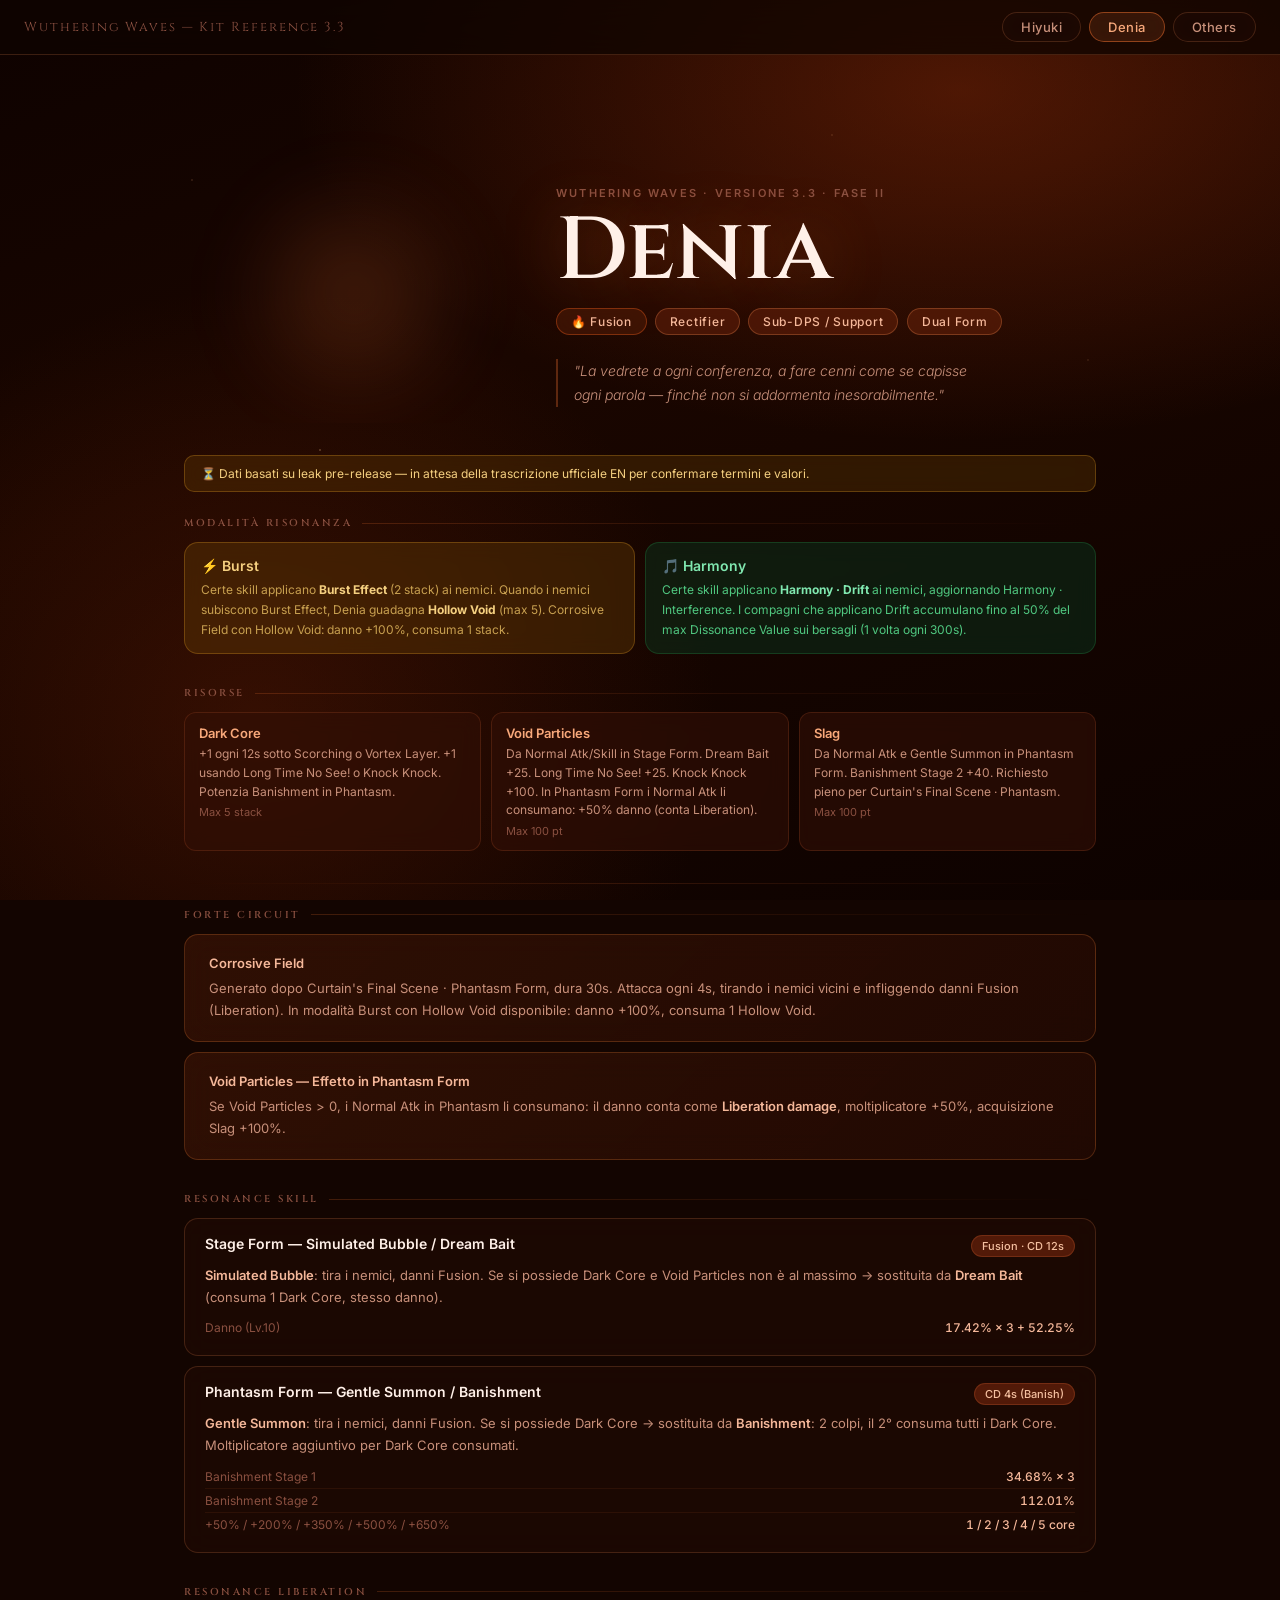
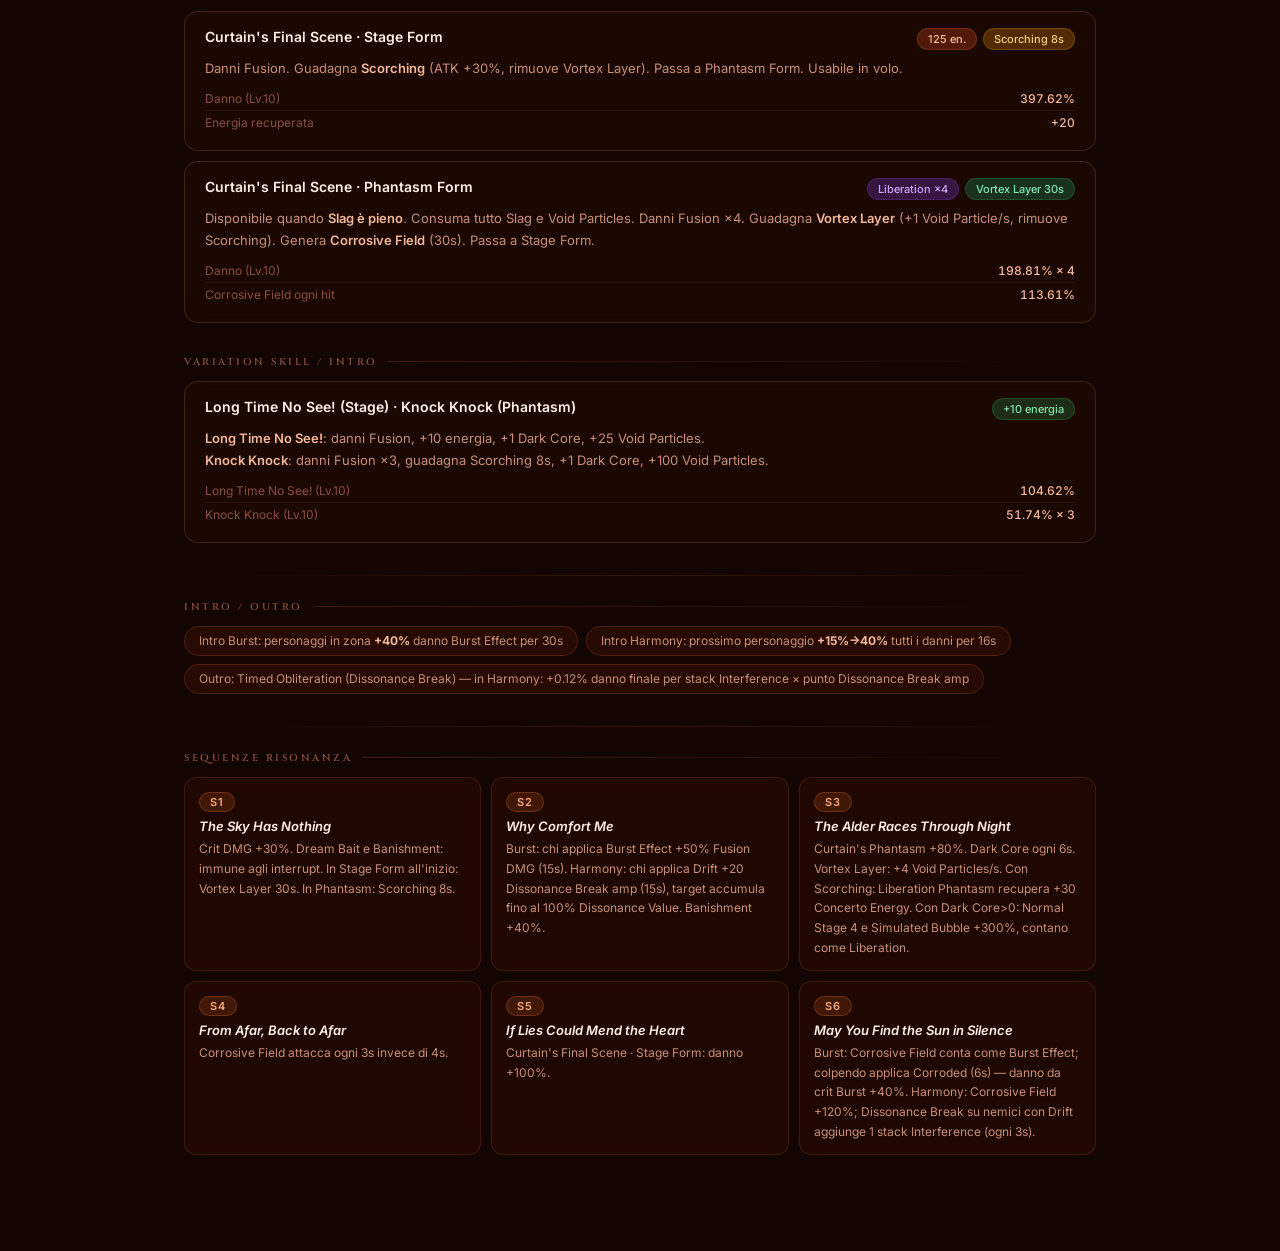
==== commit ea3ab8a5: "stuff" ====
--- a/denia.html
+++ b/denia.html
@@ -5,7 +5,7 @@
 <meta name="viewport" content="width=device-width, initial-scale=1.0">
 <title>Denia — Wuthering Waves 3.3</title>
 <link rel="preconnect" href="https://fonts.googleapis.com">
-<link href="https://fonts.googleapis.com/css2?family=Cinzel:wght@400;600&family=Raleway:wght@300;400;500;600&display=swap" rel="stylesheet">
+<link href="https://fonts.googleapis.com/css2?family=Cinzel:wght@400;600&family=Inter:wght@300;400;500;600&display=swap" rel="stylesheet">
 <link rel="stylesheet" href="style-denia.css">
 </head>
 <body>
@@ -16,6 +16,7 @@
   <div class="nav-switch">
     <a href="index.html" class="nav-btn">Hiyuki</a>
     <a href="denia.html" class="nav-btn active">Denia</a>
+    <a href="others.html" class="nav-btn">Others</a>
   </div>
 </nav>
 
--- a/style-denia.css
+++ b/style-denia.css
@@ -15,7 +15,7 @@
 html { scroll-behavior: smooth; }
 
 body {
-  font-family: 'Raleway', sans-serif;
+  font-family: 'Inter', sans-serif;
   background: #130501;
   color: var(--text-primary);
   min-height: 100vh;
@@ -43,7 +43,7 @@
 }
 @keyframes ember { 0% { opacity: 0.5; } 100% { opacity: 1; } }
 
-.wrap { position: relative; z-index: 1; max-width: 960px; margin: 0 auto; padding: 0 1.5rem 4rem; }
+.wrap { position: relative; max-width: 960px; margin: 0 auto; padding: 0 1.5rem 4rem; }
 
 .nav-bar {
   position: sticky; top: 0; z-index: 100;
@@ -56,7 +56,7 @@
 .nav-logo { font-family: 'Cinzel', serif; font-size: 13px; color: var(--text-muted); letter-spacing: 0.15em; }
 .nav-switch { display: flex; gap: 8px; }
 .nav-btn {
-  font-family: 'Raleway', sans-serif; font-size: 13px; font-weight: 500;
+  font-family: 'Inter', sans-serif; font-size: 13px; font-weight: 500;
   padding: 6px 18px; border-radius: 99px;
   border: 1px solid var(--glass-border);
   background: var(--glass-bg); color: var(--text-secondary);
@@ -65,6 +65,7 @@
 }
 .nav-btn:hover { background: var(--glass-hover); color: var(--text-primary); border-color: var(--accent); }
 .nav-btn.active { background: rgba(255, 120, 50, 0.15); color: var(--accent); border-color: rgba(255, 120, 50, 0.45); }
+.lang-btn { background: rgba(160, 100, 255, 0.1); color: var(--c1); border-color: rgba(160, 100, 255, 0.3); margin-left: 6px; }
 
 .hero {
   display: grid; grid-template-columns: 340px 1fr;
@@ -94,7 +95,7 @@
   color: var(--text-secondary); line-height: 1.7; max-width: 440px;
   border-left: 2px solid rgba(255, 120, 50, 0.3); padding-left: 1rem;
 }
-.hero-img-wrap { position: relative; display: flex; justify-content: center; align-items: flex-end; }
+.hero-img-wrap { position: relative; display: flex; justify-content: center; align-items: flex-end; overflow-x: visible; overflow-y: clip; }
 .hero-img-glow {
   position: absolute; bottom: 0; left: 50%; transform: translateX(-50%);
   width: 260px; height: 260px; border-radius: 50%;
@@ -108,6 +109,13 @@
   animation: float 7s ease-in-out infinite;
 }
 @keyframes float { 0%, 100% { transform: translateY(0); } 50% { transform: translateY(-12px); } }
+video.hero-img {
+  mix-blend-mode: screen;
+  filter: none;
+  transform: scale(2.5);
+  transform-origin: top center;
+  animation: none;
+}
 .hero-img-fallback {
   width: 300px; height: 300px; display: flex; flex-direction: column;
   align-items: center; justify-content: center;
@@ -197,3 +205,46 @@
   .mode-grid { grid-template-columns: 1fr; }
   .nav-logo { display: none; }
 }
+
+/* ─── NEW SECTIONS ──────────────────────────────────────────── */
+
+.top-row { display: grid; grid-template-columns: 1fr 1fr; gap: 1rem; margin-bottom: 2rem; }
+@media (max-width: 680px) { .top-row { grid-template-columns: 1fr; } }
+
+/* Stats */
+.stats-grid { display: grid; grid-template-columns: repeat(3, 1fr); gap: 8px; }
+.stat-cell { background: rgba(50, 15, 5, 0.6); border: 1px solid rgba(255, 120, 60, 0.15); border-radius: 10px; padding: 10px 12px; text-align: center; backdrop-filter: blur(10px); }
+.stat-label { font-size: 10px; font-weight: 600; letter-spacing: 0.1em; text-transform: uppercase; color: var(--text-muted); margin-bottom: 4px; }
+.stat-value { font-size: 15px; font-weight: 600; color: var(--accent); font-variant-numeric: tabular-nums; }
+
+/* Weapon */
+.weapon-card { height: 100%; }
+.weapon-head { margin-bottom: 8px; }
+.weapon-name { font-size: 15px; font-weight: 600; color: var(--text-primary); margin-bottom: 3px; }
+.weapon-sub { font-size: 11px; color: var(--text-muted); margin-bottom: 4px; letter-spacing: 0.04em; }
+.weapon-rank { display: inline-block; font-size: 11px; font-weight: 600; padding: 2px 10px; border-radius: 99px; background: rgba(255, 120, 50, 0.12); color: var(--accent); border: 1px solid rgba(255, 120, 50, 0.2); }
+
+/* Normal Attack */
+.na-group { margin-bottom: 12px; }
+.na-group-title { font-size: 12px; font-weight: 600; letter-spacing: 0.08em; color: var(--accent); margin-bottom: 8px; padding: 4px 10px; background: rgba(255, 120, 50, 0.1); border-radius: 6px; display: inline-block; }
+.na-row { display: grid; grid-template-columns: 200px 1fr; gap: 10px; padding: 6px 0; border-bottom: 1px solid rgba(255, 120, 60, 0.07); }
+.na-row:last-child { border-bottom: none; }
+.na-row-label { font-size: 12px; font-weight: 600; color: var(--c1); line-height: 1.5; }
+.na-row-desc { font-size: 12px; color: var(--text-secondary); line-height: 1.6; }
+@media (max-width: 680px) { .na-row { grid-template-columns: 1fr; gap: 2px; } }
+
+/* Inherent Skills */
+.inherent-box { background: linear-gradient(135deg, rgba(80, 25, 8, 0.4) 0%, rgba(40, 12, 4, 0.5) 100%); border: 1px solid rgba(255, 140, 60, 0.2); border-radius: 14px; padding: 1.1rem 1.4rem; backdrop-filter: blur(14px); margin-bottom: 10px; }
+.inherent-title { font-size: 13px; font-weight: 600; color: var(--accent); margin-bottom: 6px; }
+.inherent-body { font-size: 12.5px; color: var(--text-secondary); line-height: 1.75; }
+.inherent-body b { color: var(--c1); }
+
+/* Glossary */
+.glossary-grid { display: grid; grid-template-columns: repeat(auto-fit, minmax(200px, 1fr)); gap: 10px; }
+.glossary-card { background: rgba(40, 12, 4, 0.65); border: 1px solid rgba(255, 120, 60, 0.12); border-radius: 12px; padding: 12px 14px; backdrop-filter: blur(8px); }
+.glossary-term { font-size: 12px; font-weight: 700; color: var(--c2); letter-spacing: 0.05em; margin-bottom: 5px; }
+.glossary-def { font-size: 11.5px; color: var(--text-muted); line-height: 1.6; }
+.glossary-def b { color: var(--c1); }
+
+/* Pending banner */
+.pending-banner { font-size: 12px; color: #f5d080; background: rgba(100, 60, 5, 0.35); border: 1px solid rgba(255, 180, 40, 0.25); border-radius: 10px; padding: 10px 16px; margin-bottom: 1.5rem; backdrop-filter: blur(8px); }
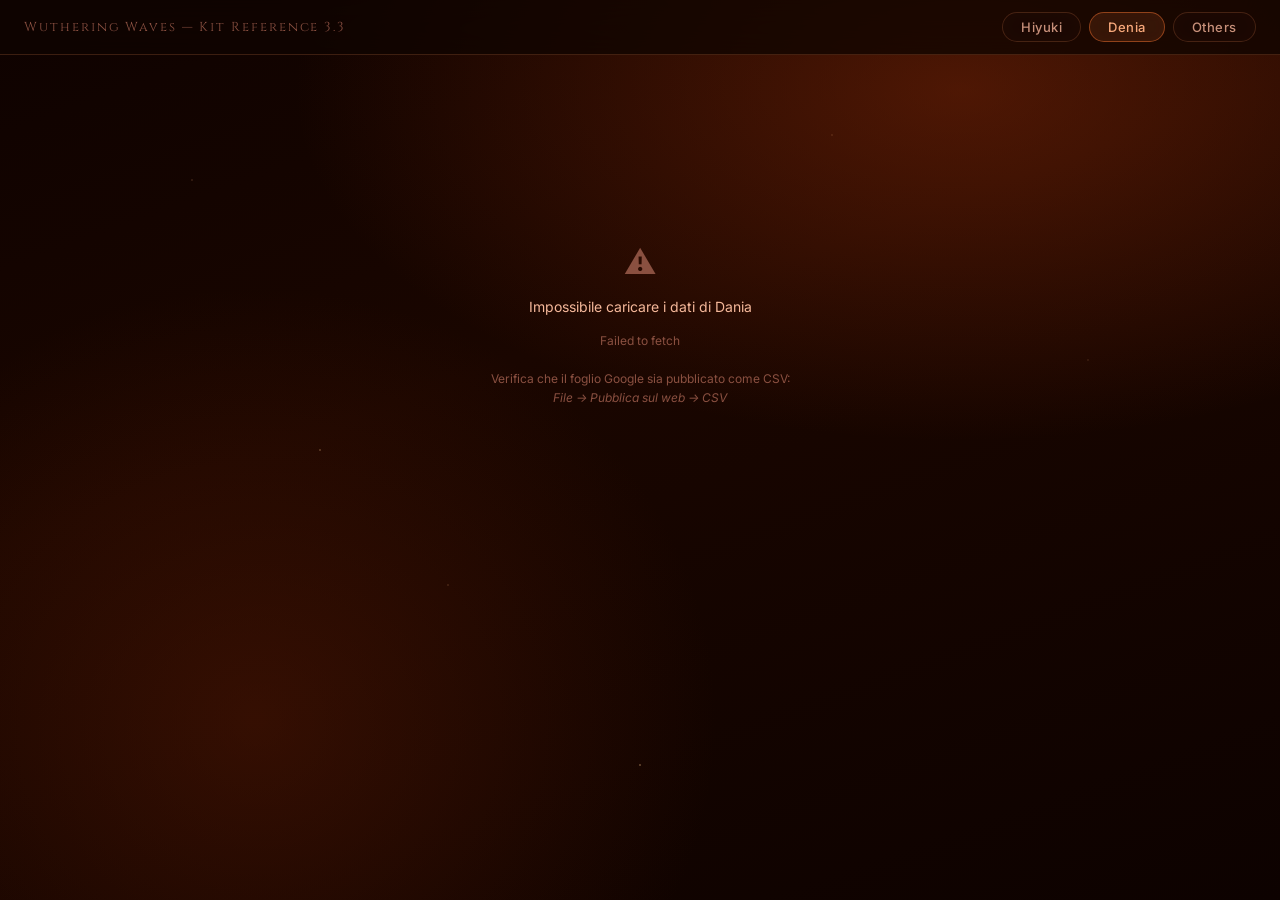
==== commit 928e0967: "load from csv" ====
--- a/denia.html
+++ b/denia.html
@@ -22,10 +22,20 @@
 
 <div class="wrap" id="root"></div>
 
-<script src="data.js"></script>
 <script src="render.js"></script>
+<script src="data-loader.js"></script>
 <script>
-  renderDenia(document.getElementById('root'), CHARACTERS.denia);
+  (async function() {
+    const root = document.getElementById('root');
+    showLoading(root, 'Dania');
+    try {
+      const data = await loadCharacterFromSheet('denia');
+      root.innerHTML = '';
+      renderDenia(root, data);
+    } catch (err) {
+      showError(root, 'Dania', err);
+    }
+  })();
 </script>
 </body>
 </html>
--- a/style-denia.css
+++ b/style-denia.css
@@ -152,10 +152,50 @@
 .tag-h { background: rgba(20, 130, 80, 0.35); color: #80e8b0; border: 1px solid rgba(50,200,100,0.2); }
 .tag-g { background: rgba(30,150,80,0.25); color: #7de8a8; border: 1px solid rgba(50,200,100,0.2); }
 
+/* legacy vtable */
 .vtable { width: 100%; border-collapse: collapse; font-size: 12px; margin-top: 8px; }
 .vtable td { padding: 4px 0; color: var(--text-muted); border-bottom: 1px solid rgba(255,120,60,0.08); }
 .vtable td:last-child { text-align: right; color: var(--c1); font-variant-numeric: tabular-nums; font-weight: 500; }
 .vtable tr:last-child td { border-bottom: none; }
+
+/* ── Skill card layout ── */
+.skill-card { display: flex; flex-direction: column; }
+.skill-desc { border-left: 2px solid rgba(255, 120, 50, 0.3); padding-left: 0.75rem; margin-top: 2px; }
+.skill-values-box {
+  display: flex; flex-direction: column;
+  margin-top: 12px;
+  background: rgba(20, 6, 2, 0.55);
+  border: 1px solid rgba(255, 120, 50, 0.18);
+  border-radius: 10px;
+  overflow: hidden;
+}
+.skill-value-row {
+  display: flex; justify-content: space-between; align-items: center;
+  padding: 7px 12px;
+  border-bottom: 1px solid rgba(255, 120, 50, 0.08);
+  gap: 12px;
+}
+.skill-value-row:last-child { border-bottom: none; }
+.skill-value-label {
+  font-size: 11.5px; color: var(--text-muted);
+  letter-spacing: 0.03em; flex: 1;
+}
+.skill-value-num {
+  font-size: 12.5px; font-weight: 600; color: var(--c1);
+  font-variant-numeric: tabular-nums;
+  text-align: right; white-space: nowrap;
+  background: rgba(255, 120, 50, 0.08);
+  padding: 2px 8px; border-radius: 6px;
+}
+
+/* Normal attack card */
+.na-card {
+  padding: 10px 0 10px 0;
+  border-bottom: 1px solid rgba(255, 120, 50, 0.07);
+}
+.na-card:last-child { border-bottom: none; }
+.na-card .na-row-label { margin-bottom: 4px; }
+.na-card .skill-values-box { margin-top: 8px; }
 
 .res-grid { display: grid; grid-template-columns: repeat(auto-fit, minmax(200px, 1fr)); gap: 10px; }
 .res-card { background: rgba(50, 15, 5, 0.6); border: 1px solid rgba(255, 120, 60, 0.15); border-radius: 12px; padding: 12px 14px; backdrop-filter: blur(10px); }
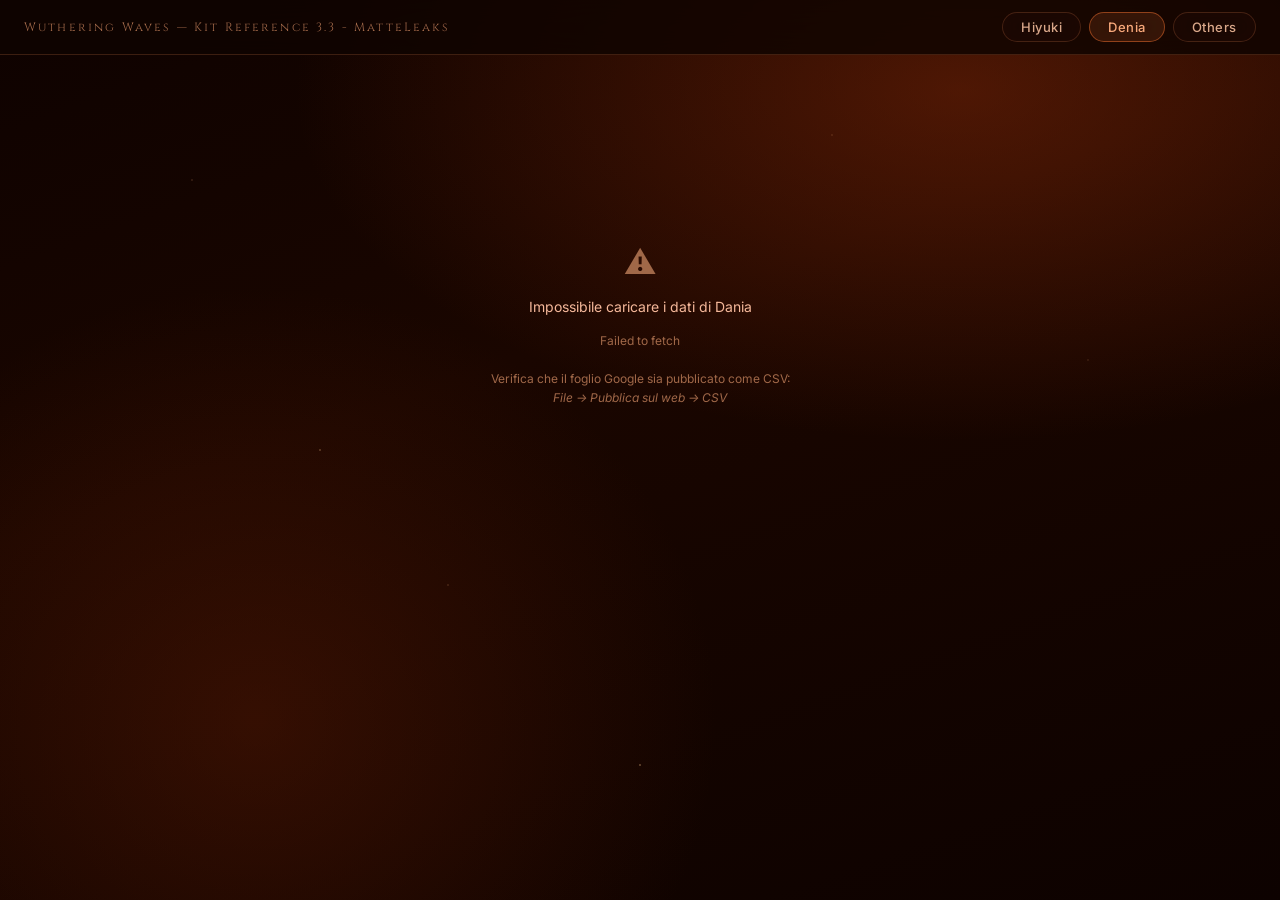
==== commit 15f562b9: "fix testi" ====
--- a/denia.html
+++ b/denia.html
@@ -5,14 +5,14 @@
 <meta name="viewport" content="width=device-width, initial-scale=1.0">
 <title>Denia — Wuthering Waves 3.3</title>
 <link rel="preconnect" href="https://fonts.googleapis.com">
-<link href="https://fonts.googleapis.com/css2?family=Cinzel:wght@400;600&family=Inter:wght@300;400;500;600&display=swap" rel="stylesheet">
+<link href="https://fonts.googleapis.com/css2?family=Cinzel:wght@400;600&family=Inter:wght@300;400;500;600&family=EB+Garamond:ital,wght@0,400;0,500;0,600;1,400;1,500&display=swap" rel="stylesheet">
 <link rel="stylesheet" href="style-denia.css">
 </head>
 <body>
 <div class="bg"></div>
 
 <nav class="nav-bar">
-  <span class="nav-logo">Wuthering Waves — Kit Reference 3.3</span>
+  <span class="nav-logo">Wuthering Waves — Kit Reference 3.3 - MatteLeaks</span>
   <div class="nav-switch">
     <a href="index.html" class="nav-btn">Hiyuki</a>
     <a href="denia.html" class="nav-btn active">Denia</a>
--- a/style-denia.css
+++ b/style-denia.css
@@ -7,9 +7,10 @@
   --glass-bg: rgba(35, 12, 5, 0.55);
   --glass-border: rgba(240, 140, 80, 0.2);
   --glass-hover: rgba(70, 22, 8, 0.65);
-  --text-primary: #fff0e8;
-  --text-secondary: #c8907a;
-  --text-muted: #8a5040;
+  --text-primary: #fff4ee;
+  --text-secondary: #daa88a;   /* was #c8907a — lifted for legibility */
+  --text-muted: #a06848;       /* was #8a5040 */
+  --reading-font: 'EB Garamond', Georgia, 'Times New Roman', serif;
 }
 
 html { scroll-behavior: smooth; }
@@ -20,8 +21,10 @@
   color: var(--text-primary);
   min-height: 100vh;
   overflow-x: hidden;
-}
-
+  font-size: 16px;
+}
+
+/* ─── Background ─────────────────────────────────────────────── */
 .bg {
   position: fixed; inset: 0; z-index: 0;
   background:
@@ -43,17 +46,19 @@
 }
 @keyframes ember { 0% { opacity: 0.5; } 100% { opacity: 1; } }
 
+/* ─── Layout ─────────────────────────────────────────────────── */
 .wrap { position: relative; max-width: 960px; margin: 0 auto; padding: 0 1.5rem 4rem; }
 
+/* ─── Nav ────────────────────────────────────────────────────── */
 .nav-bar {
   position: sticky; top: 0; z-index: 100;
   display: flex; align-items: center; justify-content: space-between;
   padding: 0.75rem 1.5rem;
-  background: rgba(15, 4, 1, 0.75);
+  background: rgba(15, 4, 1, 0.82);
   backdrop-filter: blur(20px);
   border-bottom: 1px solid var(--glass-border);
 }
-.nav-logo { font-family: 'Cinzel', serif; font-size: 13px; color: var(--text-muted); letter-spacing: 0.15em; }
+.nav-logo { font-family: 'Cinzel', serif; font-size: 12px; color: var(--text-muted); letter-spacing: 0.18em; }
 .nav-switch { display: flex; gap: 8px; }
 .nav-btn {
   font-family: 'Inter', sans-serif; font-size: 13px; font-weight: 500;
@@ -67,6 +72,7 @@
 .nav-btn.active { background: rgba(255, 120, 50, 0.15); color: var(--accent); border-color: rgba(255, 120, 50, 0.45); }
 .lang-btn { background: rgba(160, 100, 255, 0.1); color: var(--c1); border-color: rgba(160, 100, 255, 0.3); margin-left: 6px; }
 
+/* ─── Hero ───────────────────────────────────────────────────── */
 .hero {
   display: grid; grid-template-columns: 340px 1fr;
   gap: 2rem; align-items: end;
@@ -91,9 +97,10 @@
 }
 .hero-tag.element { background: rgba(255, 100, 30, 0.12); border-color: rgba(255, 100, 30, 0.35); }
 .hero-quote {
-  font-size: 14px; font-weight: 300; font-style: italic;
-  color: var(--text-secondary); line-height: 1.7; max-width: 440px;
-  border-left: 2px solid rgba(255, 120, 50, 0.3); padding-left: 1rem;
+  font-family: var(--reading-font);
+  font-size: 16px; font-weight: 400; font-style: italic;
+  color: var(--text-secondary); line-height: 1.8; max-width: 440px;
+  border-left: 2px solid rgba(255, 120, 50, 0.38); padding-left: 1rem;
 }
 .hero-img-wrap { position: relative; display: flex; justify-content: center; align-items: flex-end; overflow-x: visible; overflow-y: clip; }
 .hero-img-glow {
@@ -110,10 +117,8 @@
 }
 @keyframes float { 0%, 100% { transform: translateY(0); } 50% { transform: translateY(-12px); } }
 video.hero-img {
-  mix-blend-mode: screen;
-  filter: none;
-  transform: scale(2.5);
-  transform-origin: top center;
+  mix-blend-mode: screen; filter: none;
+  transform: scale(2.5); transform-origin: top center;
   animation: none;
 }
 .hero-img-fallback {
@@ -123,27 +128,53 @@
   border-radius: 16px; backdrop-filter: blur(10px); gap: 12px; color: var(--text-muted);
 }
 
+/* ─── Section labels ─────────────────────────────────────────── */
 .section { margin-bottom: 2rem; }
 .section-label {
-  font-family: 'Cinzel', serif; font-size: 10px; font-weight: 600;
-  letter-spacing: 0.25em; text-transform: uppercase; color: var(--text-muted);
-  margin-bottom: 0.75rem; display: flex; align-items: center; gap: 10px;
-}
-.section-label::after { content: ''; flex: 1; height: 1px; background: linear-gradient(to right, rgba(255, 120, 50, 0.2), transparent); }
-
+  font-family: 'Cinzel', serif; font-size: 11px; font-weight: 600;
+  letter-spacing: 0.22em; text-transform: uppercase; color: var(--text-muted);
+  margin-bottom: 1rem; display: flex; align-items: center; gap: 10px;
+}
+.section-label::before {
+  content: '◈';
+  font-size: 8px; color: var(--accent);
+  opacity: 0.85; flex-shrink: 0;
+}
+.section-label::after {
+  content: ''; flex: 1; height: 1px;
+  background: linear-gradient(to right, rgba(255, 120, 50, 0.22), transparent);
+}
+
+/* ─── Glass cards ────────────────────────────────────────────── */
 .glass {
   background: var(--glass-bg); border: 1px solid var(--glass-border);
   border-radius: 14px; backdrop-filter: blur(14px);
-  padding: 1rem 1.25rem; margin-bottom: 10px;
-  transition: border-color 0.2s, background 0.2s;
-}
-.glass:hover { border-color: rgba(255, 140, 60, 0.35); background: var(--glass-hover); }
-
-.card-head { display: flex; justify-content: space-between; align-items: flex-start; gap: 10px; margin-bottom: 7px; }
-.card-title { font-size: 14px; font-weight: 600; color: var(--text-primary); }
-.card-body { font-size: 13px; color: var(--text-secondary); line-height: 1.7; }
-.card-body b { color: var(--c1); font-weight: 600; }
-
+  padding: 1.25rem 1.5rem; margin-bottom: 10px;
+  transition: border-color 0.25s, background 0.25s;
+}
+.glass:hover { border-color: rgba(255, 140, 60, 0.38); background: var(--glass-hover); }
+
+.card-head { display: flex; justify-content: space-between; align-items: flex-start; gap: 10px; margin-bottom: 10px; }
+.card-title { font-size: 15px; font-weight: 600; color: var(--text-primary); }
+
+/* ─── Reading text — main readability upgrade ────────────────── */
+.card-body,
+.forte-body,
+.inherent-body,
+.seq-body,
+.na-row-desc,
+.res-desc,
+.glossary-def {
+  font-family: var(--reading-font);
+  font-size: 16px;        /* EB Garamond reads naturally larger */
+  line-height: 1.88;
+  color: var(--text-secondary);
+}
+.card-body b, .forte-body b, .inherent-body b, .seq-body b { color: var(--c1); font-weight: 600; }
+
+.na-row-desc, .glossary-def, .res-desc { font-size: 15px; line-height: 1.75; }
+
+/* ─── Tags ───────────────────────────────────────────────────── */
 .tags { display: flex; gap: 6px; flex-wrap: wrap; }
 .tag { font-size: 11px; font-weight: 500; padding: 3px 10px; border-radius: 99px; white-space: nowrap; flex-shrink: 0; backdrop-filter: blur(6px); }
 .tag-f { background: rgba(180, 60, 20, 0.35); color: #f5c0a0; border: 1px solid rgba(255,120,60,0.2); }
@@ -152,139 +183,183 @@
 .tag-h { background: rgba(20, 130, 80, 0.35); color: #80e8b0; border: 1px solid rgba(50,200,100,0.2); }
 .tag-g { background: rgba(30,150,80,0.25); color: #7de8a8; border: 1px solid rgba(50,200,100,0.2); }
 
-/* legacy vtable */
-.vtable { width: 100%; border-collapse: collapse; font-size: 12px; margin-top: 8px; }
-.vtable td { padding: 4px 0; color: var(--text-muted); border-bottom: 1px solid rgba(255,120,60,0.08); }
-.vtable td:last-child { text-align: right; color: var(--c1); font-variant-numeric: tabular-nums; font-weight: 500; }
-.vtable tr:last-child td { border-bottom: none; }
-
-/* ── Skill card layout ── */
+/* ─── Skill card layout ──────────────────────────────────────── */
 .skill-card { display: flex; flex-direction: column; }
-.skill-desc { border-left: 2px solid rgba(255, 120, 50, 0.3); padding-left: 0.75rem; margin-top: 2px; }
+.skill-desc { border-left: 2px solid rgba(255, 120, 50, 0.35); padding-left: 0.85rem; margin-top: 4px; }
 .skill-values-box {
   display: flex; flex-direction: column;
-  margin-top: 12px;
+  margin-top: 14px;
   background: rgba(20, 6, 2, 0.55);
   border: 1px solid rgba(255, 120, 50, 0.18);
-  border-radius: 10px;
-  overflow: hidden;
+  border-radius: 10px; overflow: hidden;
 }
 .skill-value-row {
   display: flex; justify-content: space-between; align-items: center;
-  padding: 7px 12px;
-  border-bottom: 1px solid rgba(255, 120, 50, 0.08);
-  gap: 12px;
+  padding: 8px 14px;
+  border-bottom: 1px solid rgba(255, 120, 50, 0.08); gap: 12px;
 }
 .skill-value-row:last-child { border-bottom: none; }
 .skill-value-label {
-  font-size: 11.5px; color: var(--text-muted);
+  font-size: 12px; color: var(--text-muted);
   letter-spacing: 0.03em; flex: 1;
 }
 .skill-value-num {
-  font-size: 12.5px; font-weight: 600; color: var(--c1);
+  font-size: 13px; font-weight: 600; color: var(--c1);
   font-variant-numeric: tabular-nums;
   text-align: right; white-space: nowrap;
-  background: rgba(255, 120, 50, 0.08);
-  padding: 2px 8px; border-radius: 6px;
-}
-
-/* Normal attack card */
+  background: rgba(255, 120, 50, 0.09);
+  padding: 2px 9px; border-radius: 6px;
+}
+
+/* ─── Normal attack ──────────────────────────────────────────── */
 .na-card {
-  padding: 10px 0 10px 0;
+  padding: 12px 0;
   border-bottom: 1px solid rgba(255, 120, 50, 0.07);
 }
 .na-card:last-child { border-bottom: none; }
-.na-card .na-row-label { margin-bottom: 4px; }
+.na-card .na-row-label { margin-bottom: 5px; }
 .na-card .skill-values-box { margin-top: 8px; }
 
+.na-group { margin-bottom: 14px; }
+.na-group-title {
+  font-size: 12px; font-weight: 600; letter-spacing: 0.08em; color: var(--accent);
+  margin-bottom: 10px; padding: 5px 12px;
+  background: rgba(255, 120, 50, 0.1); border-radius: 6px; display: inline-block;
+}
+.na-row { display: grid; grid-template-columns: 200px 1fr; gap: 10px; padding: 6px 0; border-bottom: 1px solid rgba(255, 120, 60, 0.07); }
+.na-row:last-child { border-bottom: none; }
+.na-row-label { font-size: 13px; font-weight: 600; color: var(--c1); line-height: 1.5; }
+
+/* ─── Resonance resources ────────────────────────────────────── */
 .res-grid { display: grid; grid-template-columns: repeat(auto-fit, minmax(200px, 1fr)); gap: 10px; }
-.res-card { background: rgba(50, 15, 5, 0.6); border: 1px solid rgba(255, 120, 60, 0.15); border-radius: 12px; padding: 12px 14px; backdrop-filter: blur(10px); }
-.res-name { font-size: 13px; font-weight: 600; color: var(--accent); margin-bottom: 4px; }
-.res-desc { font-size: 12px; color: var(--text-secondary); line-height: 1.55; }
-.res-max { font-size: 11px; color: var(--text-muted); margin-top: 4px; }
-
+.res-card {
+  background: rgba(50, 15, 5, 0.6); border: 1px solid rgba(255, 120, 60, 0.15);
+  border-radius: 12px; padding: 14px 16px; backdrop-filter: blur(10px);
+}
+.res-name { font-size: 13px; font-weight: 600; color: var(--accent); margin-bottom: 6px; }
+.res-max { font-size: 12px; color: var(--text-muted); margin-top: 5px; }
+
+/* ─── Forte box ──────────────────────────────────────────────── */
+.forte-box {
+  background: linear-gradient(135deg, rgba(100, 35, 10, 0.35) 0%, rgba(50, 15, 5, 0.45) 100%);
+  border: 1px solid rgba(255, 140, 60, 0.22); border-radius: 14px;
+  padding: 1.5rem 1.75rem; backdrop-filter: blur(14px); margin-bottom: 10px;
+  border-left: 3px solid rgba(248, 168, 122, 0.55);
+}
+.forte-title { font-family: 'Cinzel', serif; font-size: 13.5px; font-weight: 600; letter-spacing: 0.06em; color: var(--c1); margin-bottom: 10px; }
+
+/* ─── Resonance mode cards (Denia-specific) ──────────────────── */
 .mode-grid { display: grid; grid-template-columns: 1fr 1fr; gap: 10px; margin-bottom: 10px; }
-.mode-card { padding: 14px 16px; border-radius: 14px; backdrop-filter: blur(10px); border: 1px solid; }
-.mode-burst { background: rgba(100, 60, 5, 0.4); border-color: rgba(255, 180, 40, 0.25); }
-.mode-harmony { background: rgba(5, 80, 45, 0.3); border-color: rgba(50, 200, 100, 0.2); }
-.mode-title { font-size: 14px; font-weight: 600; margin-bottom: 6px; }
+.mode-card {
+  padding: 16px 18px; border-radius: 14px; backdrop-filter: blur(10px);
+  border: 1px solid;
+}
+.mode-burst { background: rgba(100, 60, 5, 0.4); border-color: rgba(255, 180, 40, 0.28); }
+.mode-harmony { background: rgba(5, 80, 45, 0.3); border-color: rgba(50, 200, 100, 0.22); }
+.mode-title { font-family: 'Cinzel', serif; font-size: 14px; font-weight: 600; letter-spacing: 0.04em; margin-bottom: 8px; }
 .mode-burst .mode-title { color: #f5d080; }
 .mode-harmony .mode-title { color: #80e8b0; }
-.mode-body { font-size: 12px; line-height: 1.65; }
+.mode-body { font-family: var(--reading-font); font-size: 15px; line-height: 1.82; }
 .mode-burst .mode-body { color: #c8a050; }
 .mode-harmony .mode-body { color: #50c880; }
 .mode-burst .mode-body b { color: #f5d080; }
 .mode-harmony .mode-body b { color: #80e8b0; }
 
-.forte-box {
-  background: linear-gradient(135deg, rgba(100, 35, 10, 0.35) 0%, rgba(50, 15, 5, 0.45) 100%);
-  border: 1px solid rgba(255, 140, 60, 0.22); border-radius: 14px;
-  padding: 1.25rem 1.5rem; backdrop-filter: blur(14px); margin-bottom: 10px;
-}
-.forte-title { font-size: 13px; font-weight: 600; color: var(--c1); margin-bottom: 6px; }
-.forte-body { font-size: 13px; color: var(--text-secondary); line-height: 1.7; }
-.forte-body b { color: var(--c1); font-weight: 600; }
-
+/* ─── Sequence cards ─────────────────────────────────────────── */
 .seq-grid { display: grid; grid-template-columns: repeat(auto-fit, minmax(270px, 1fr)); gap: 10px; }
-.seq-card { background: rgba(45, 12, 4, 0.55); border: 1px solid rgba(255, 120, 60, 0.15); border-radius: 12px; padding: 12px 14px; backdrop-filter: blur(10px); transition: border-color 0.2s, background 0.2s; }
-.seq-card:hover { border-color: rgba(255, 140, 60, 0.3); background: rgba(70, 22, 8, 0.65); }
-.seq-num { font-size: 11px; font-weight: 600; letter-spacing: 0.08em; display: inline-block; padding: 2px 10px; border-radius: 99px; margin-bottom: 6px; background: rgba(255, 120, 50, 0.15); color: var(--accent); border: 1px solid rgba(255, 120, 50, 0.25); }
-.seq-name { font-size: 13px; font-weight: 600; color: var(--text-primary); margin-bottom: 5px; font-style: italic; }
-.seq-body { font-size: 12px; color: var(--text-secondary); line-height: 1.65; }
-
-.div { height: 1px; background: linear-gradient(to right, transparent, rgba(255,120,50,0.15), transparent); margin: 1.5rem 0; }
-
+.seq-card {
+  background: rgba(45, 12, 4, 0.55); border: 1px solid rgba(255, 120, 60, 0.15);
+  border-radius: 12px; padding: 14px 16px; backdrop-filter: blur(10px);
+  transition: border-color 0.25s, background 0.25s;
+}
+.seq-card:hover { border-color: rgba(255, 140, 60, 0.32); background: rgba(70, 22, 8, 0.65); }
+.seq-num {
+  font-size: 11px; font-weight: 600; letter-spacing: 0.08em; display: inline-block;
+  padding: 2px 10px; border-radius: 99px; margin-bottom: 7px;
+  background: rgba(255, 120, 50, 0.15); color: var(--accent);
+  border: 1px solid rgba(255, 120, 50, 0.25);
+}
+.seq-name { font-size: 14px; font-weight: 600; color: var(--text-primary); margin-bottom: 7px; font-style: italic; }
+
+/* ─── Inherent skills ────────────────────────────────────────── */
+.inherent-box {
+  background: linear-gradient(135deg, rgba(80, 25, 8, 0.4) 0%, rgba(40, 12, 4, 0.5) 100%);
+  border: 1px solid rgba(255, 140, 60, 0.2); border-radius: 14px;
+  padding: 1.35rem 1.6rem; backdrop-filter: blur(14px); margin-bottom: 10px;
+  position: relative; overflow: hidden;
+}
+.inherent-box::before {
+  content: '';
+  position: absolute; top: 0; right: 0;
+  width: 60px; height: 60px;
+  background: radial-gradient(circle at top right, rgba(255, 130, 50, 0.12) 0%, transparent 70%);
+  pointer-events: none;
+}
+.inherent-title { font-family: 'Cinzel', serif; font-size: 13px; font-weight: 600; letter-spacing: 0.06em; color: var(--accent); margin-bottom: 8px; }
+
+/* ─── Glossary ───────────────────────────────────────────────── */
+.glossary-grid { display: grid; grid-template-columns: repeat(auto-fit, minmax(200px, 1fr)); gap: 10px; }
+.glossary-card {
+  background: rgba(40, 12, 4, 0.65); border: 1px solid rgba(255, 120, 60, 0.13);
+  border-radius: 12px; padding: 14px 16px; backdrop-filter: blur(8px);
+}
+.glossary-term { font-size: 12px; font-weight: 700; color: var(--c2); letter-spacing: 0.06em; text-transform: uppercase; margin-bottom: 7px; }
+.glossary-def b { color: var(--c1); }
+
+/* ─── Divider ────────────────────────────────────────────────── */
+.div {
+  height: 1px;
+  background: linear-gradient(to right, transparent, rgba(255,120,50,0.18), transparent);
+  margin: 1.75rem 0;
+}
+
+/* ─── Pills (Intro/Outro) ────────────────────────────────────── */
 .pill-row { display: flex; flex-wrap: wrap; gap: 8px; }
-.pill { font-size: 12px; padding: 5px 14px; border-radius: 99px; background: rgba(60, 18, 5, 0.5); color: var(--text-secondary); border: 1px solid rgba(255, 120, 60, 0.2); backdrop-filter: blur(6px); line-height: 1.5; }
+.pill {
+  font-family: var(--reading-font);
+  font-size: 15px; padding: 7px 16px; border-radius: 10px;
+  background: rgba(60, 18, 5, 0.5); color: var(--text-secondary);
+  border: 1px solid rgba(255, 120, 60, 0.22); backdrop-filter: blur(6px); line-height: 1.6;
+}
 .pill b { color: var(--c1); }
 
+/* ─── Stats grid ─────────────────────────────────────────────── */
+.top-row { display: grid; grid-template-columns: 1fr 1fr; gap: 1rem; margin-bottom: 2rem; }
+.stats-grid { display: grid; grid-template-columns: repeat(3, 1fr); gap: 8px; }
+.stat-cell {
+  background: rgba(50, 15, 5, 0.6); border: 1px solid rgba(255, 120, 60, 0.15);
+  border-radius: 10px; padding: 12px 14px; text-align: center; backdrop-filter: blur(10px);
+}
+.stat-label { font-size: 10px; font-weight: 600; letter-spacing: 0.12em; text-transform: uppercase; color: var(--text-muted); margin-bottom: 5px; }
+.stat-value { font-size: 16px; font-weight: 600; color: var(--accent); font-variant-numeric: tabular-nums; }
+
+/* ─── Weapon ─────────────────────────────────────────────────── */
+.weapon-card { height: 100%; }
+.weapon-head { margin-bottom: 10px; }
+.weapon-name { font-size: 16px; font-weight: 600; color: var(--text-primary); margin-bottom: 3px; }
+.weapon-sub { font-size: 12px; color: var(--text-muted); margin-bottom: 5px; letter-spacing: 0.04em; }
+.weapon-rank {
+  display: inline-block; font-size: 11px; font-weight: 600; padding: 2px 10px;
+  border-radius: 99px; background: rgba(255, 120, 50, 0.12); color: var(--accent);
+  border: 1px solid rgba(255, 120, 50, 0.2);
+}
+
+/* ─── Pending banner ─────────────────────────────────────────── */
+.pending-banner {
+  font-family: var(--reading-font);
+  font-size: 14px; color: #f5d080;
+  background: rgba(100, 60, 5, 0.35); border: 1px solid rgba(255, 180, 40, 0.25);
+  border-radius: 10px; padding: 12px 18px; margin-bottom: 1.5rem; backdrop-filter: blur(8px);
+  line-height: 1.65;
+}
+
+/* ─── Responsive ─────────────────────────────────────────────── */
 @media (max-width: 680px) {
   .hero { grid-template-columns: 1fr; }
   .hero-img-wrap { justify-content: center; }
   .hero-img { width: 220px; height: 220px; }
   .mode-grid { grid-template-columns: 1fr; }
   .nav-logo { display: none; }
-}
-
-/* ─── NEW SECTIONS ──────────────────────────────────────────── */
-
-.top-row { display: grid; grid-template-columns: 1fr 1fr; gap: 1rem; margin-bottom: 2rem; }
-@media (max-width: 680px) { .top-row { grid-template-columns: 1fr; } }
-
-/* Stats */
-.stats-grid { display: grid; grid-template-columns: repeat(3, 1fr); gap: 8px; }
-.stat-cell { background: rgba(50, 15, 5, 0.6); border: 1px solid rgba(255, 120, 60, 0.15); border-radius: 10px; padding: 10px 12px; text-align: center; backdrop-filter: blur(10px); }
-.stat-label { font-size: 10px; font-weight: 600; letter-spacing: 0.1em; text-transform: uppercase; color: var(--text-muted); margin-bottom: 4px; }
-.stat-value { font-size: 15px; font-weight: 600; color: var(--accent); font-variant-numeric: tabular-nums; }
-
-/* Weapon */
-.weapon-card { height: 100%; }
-.weapon-head { margin-bottom: 8px; }
-.weapon-name { font-size: 15px; font-weight: 600; color: var(--text-primary); margin-bottom: 3px; }
-.weapon-sub { font-size: 11px; color: var(--text-muted); margin-bottom: 4px; letter-spacing: 0.04em; }
-.weapon-rank { display: inline-block; font-size: 11px; font-weight: 600; padding: 2px 10px; border-radius: 99px; background: rgba(255, 120, 50, 0.12); color: var(--accent); border: 1px solid rgba(255, 120, 50, 0.2); }
-
-/* Normal Attack */
-.na-group { margin-bottom: 12px; }
-.na-group-title { font-size: 12px; font-weight: 600; letter-spacing: 0.08em; color: var(--accent); margin-bottom: 8px; padding: 4px 10px; background: rgba(255, 120, 50, 0.1); border-radius: 6px; display: inline-block; }
-.na-row { display: grid; grid-template-columns: 200px 1fr; gap: 10px; padding: 6px 0; border-bottom: 1px solid rgba(255, 120, 60, 0.07); }
-.na-row:last-child { border-bottom: none; }
-.na-row-label { font-size: 12px; font-weight: 600; color: var(--c1); line-height: 1.5; }
-.na-row-desc { font-size: 12px; color: var(--text-secondary); line-height: 1.6; }
-@media (max-width: 680px) { .na-row { grid-template-columns: 1fr; gap: 2px; } }
-
-/* Inherent Skills */
-.inherent-box { background: linear-gradient(135deg, rgba(80, 25, 8, 0.4) 0%, rgba(40, 12, 4, 0.5) 100%); border: 1px solid rgba(255, 140, 60, 0.2); border-radius: 14px; padding: 1.1rem 1.4rem; backdrop-filter: blur(14px); margin-bottom: 10px; }
-.inherent-title { font-size: 13px; font-weight: 600; color: var(--accent); margin-bottom: 6px; }
-.inherent-body { font-size: 12.5px; color: var(--text-secondary); line-height: 1.75; }
-.inherent-body b { color: var(--c1); }
-
-/* Glossary */
-.glossary-grid { display: grid; grid-template-columns: repeat(auto-fit, minmax(200px, 1fr)); gap: 10px; }
-.glossary-card { background: rgba(40, 12, 4, 0.65); border: 1px solid rgba(255, 120, 60, 0.12); border-radius: 12px; padding: 12px 14px; backdrop-filter: blur(8px); }
-.glossary-term { font-size: 12px; font-weight: 700; color: var(--c2); letter-spacing: 0.05em; margin-bottom: 5px; }
-.glossary-def { font-size: 11.5px; color: var(--text-muted); line-height: 1.6; }
-.glossary-def b { color: var(--c1); }
-
-/* Pending banner */
-.pending-banner { font-size: 12px; color: #f5d080; background: rgba(100, 60, 5, 0.35); border: 1px solid rgba(255, 180, 40, 0.25); border-radius: 10px; padding: 10px 16px; margin-bottom: 1.5rem; backdrop-filter: blur(8px); }
+  .top-row { grid-template-columns: 1fr; }
+  .na-row { grid-template-columns: 1fr; gap: 2px; }
+}
